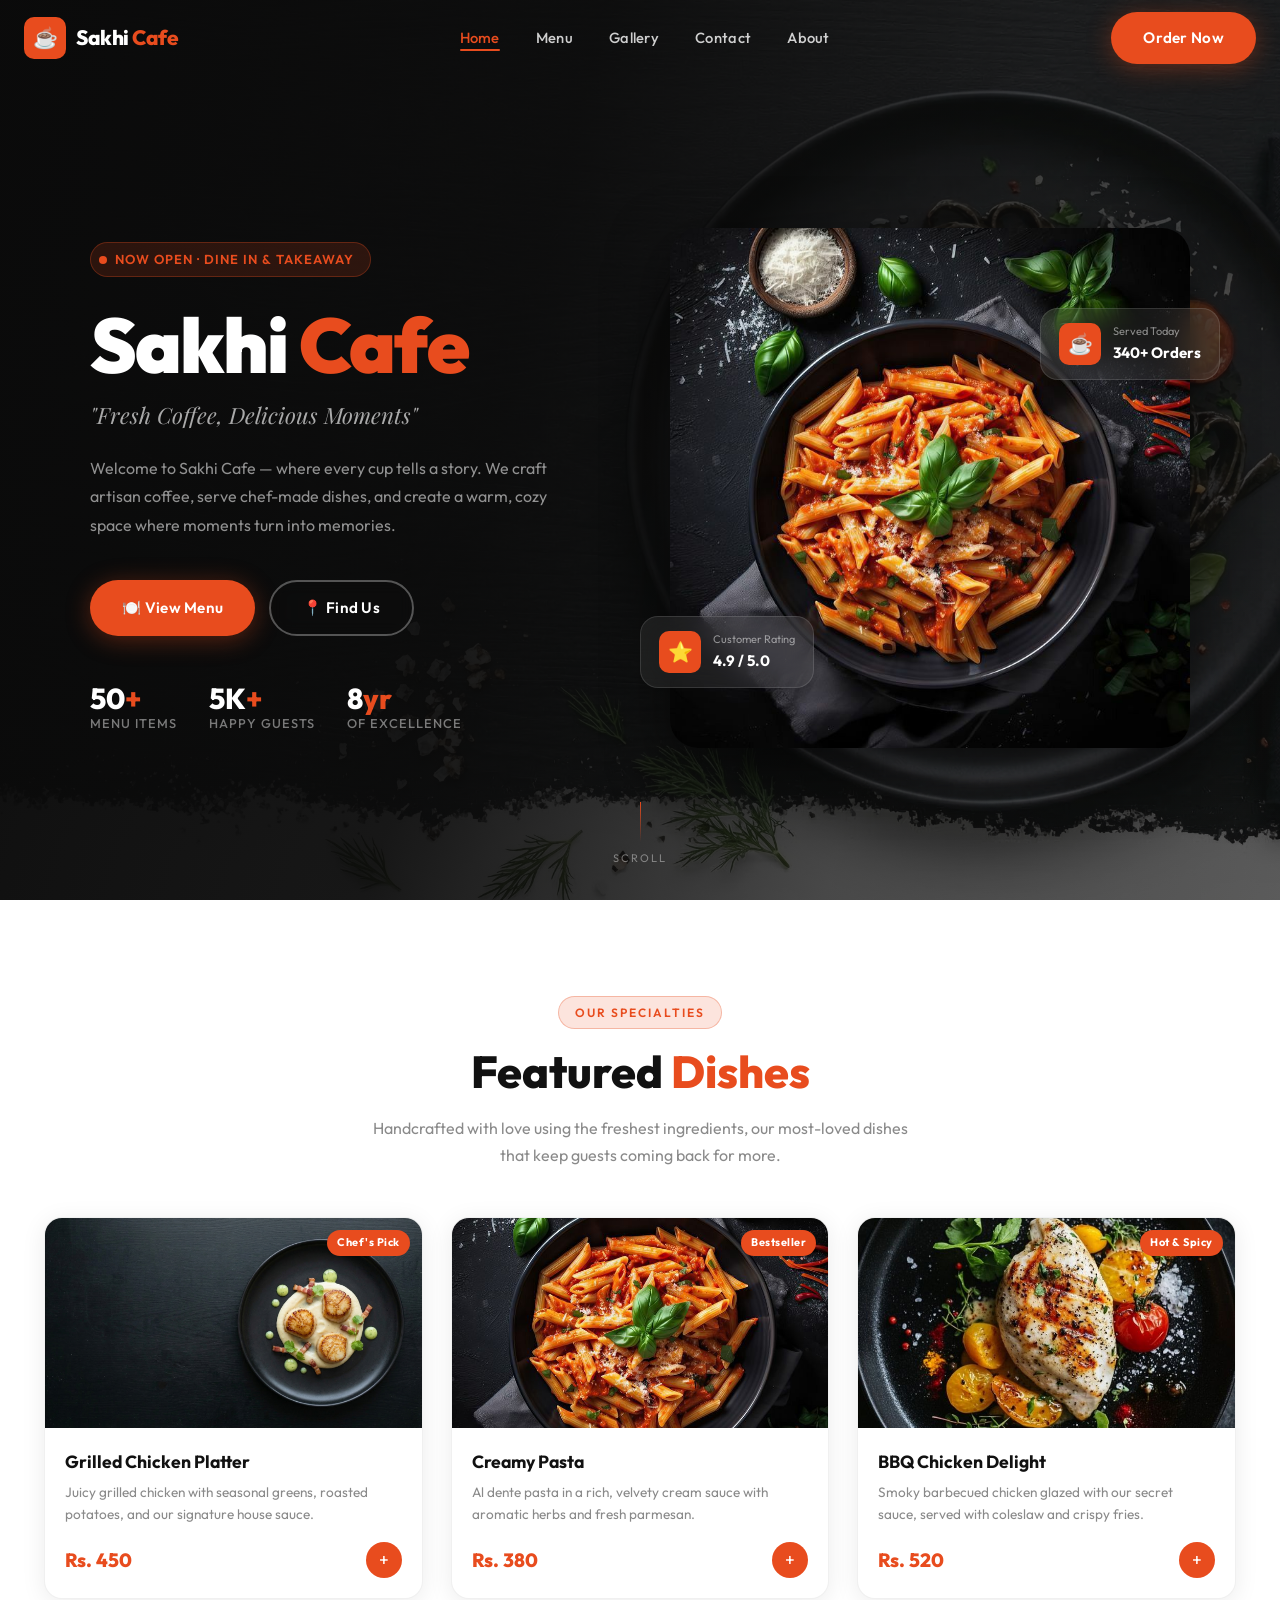
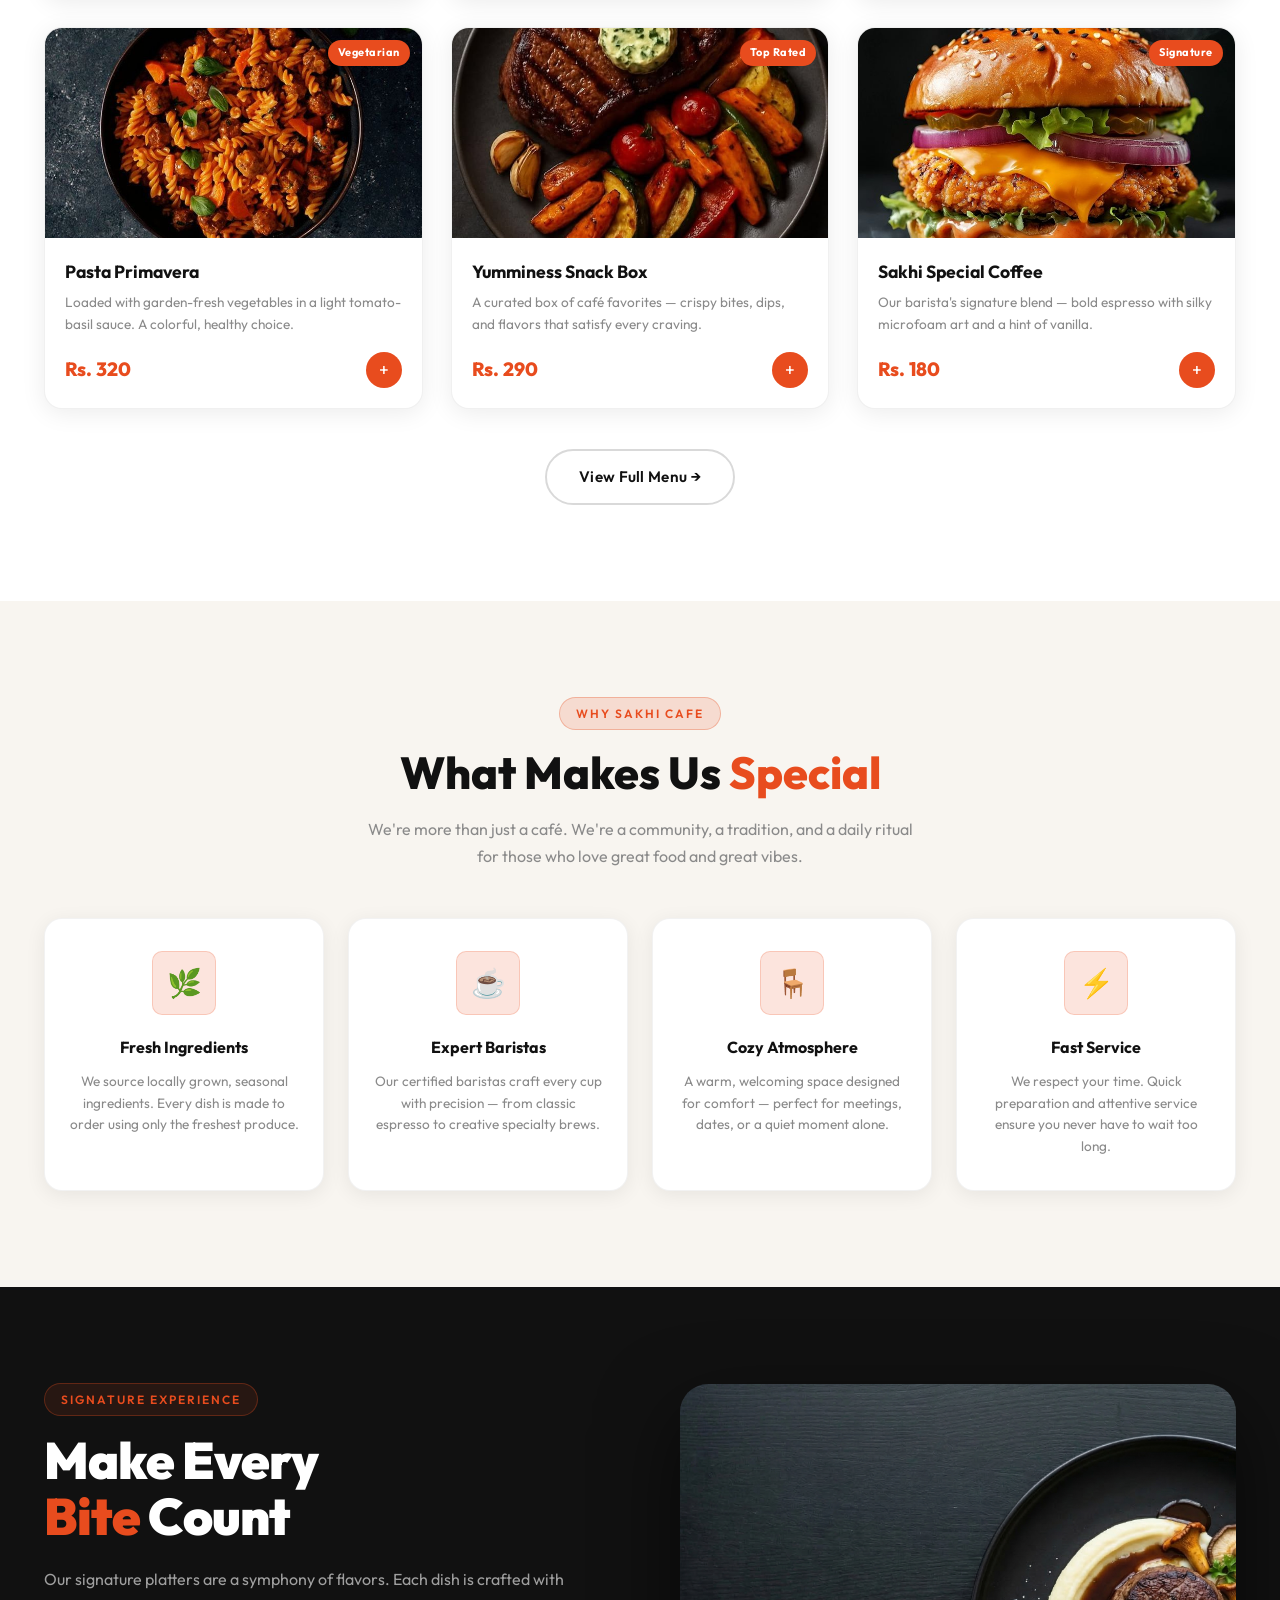
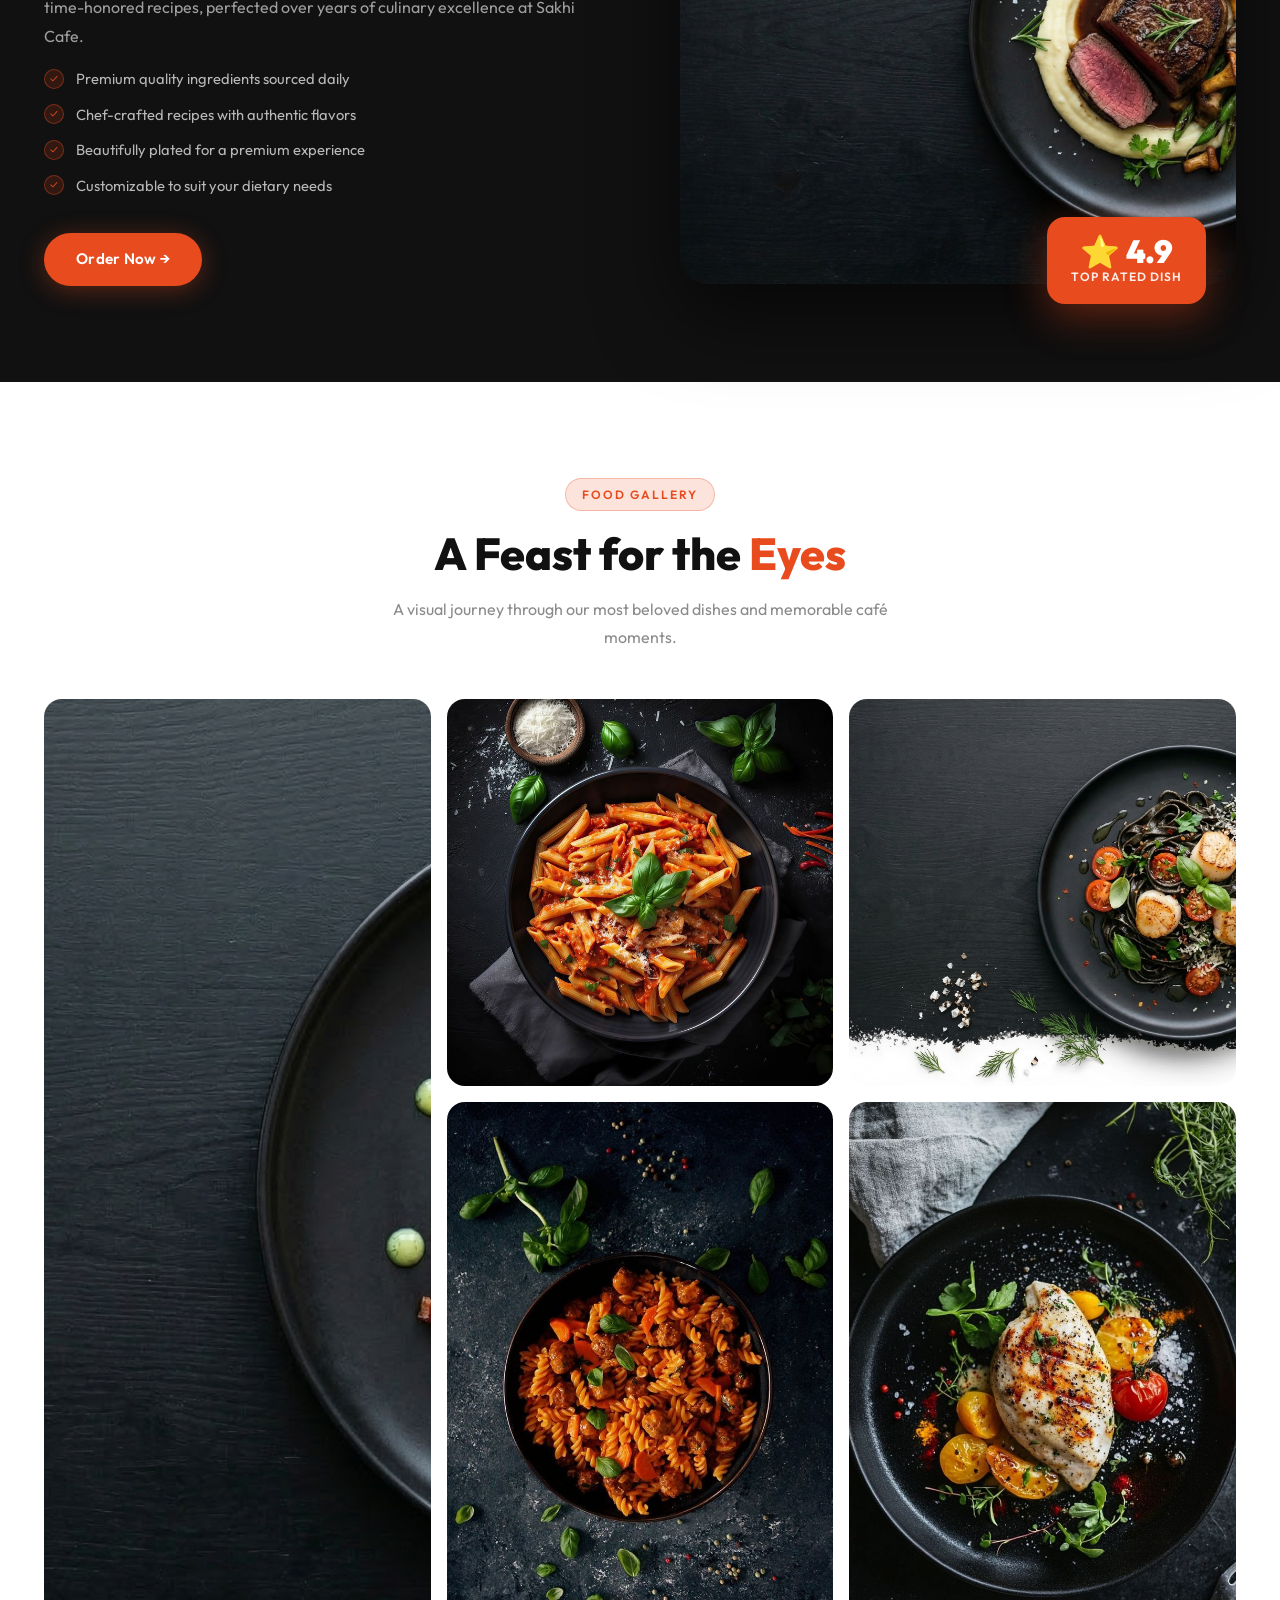
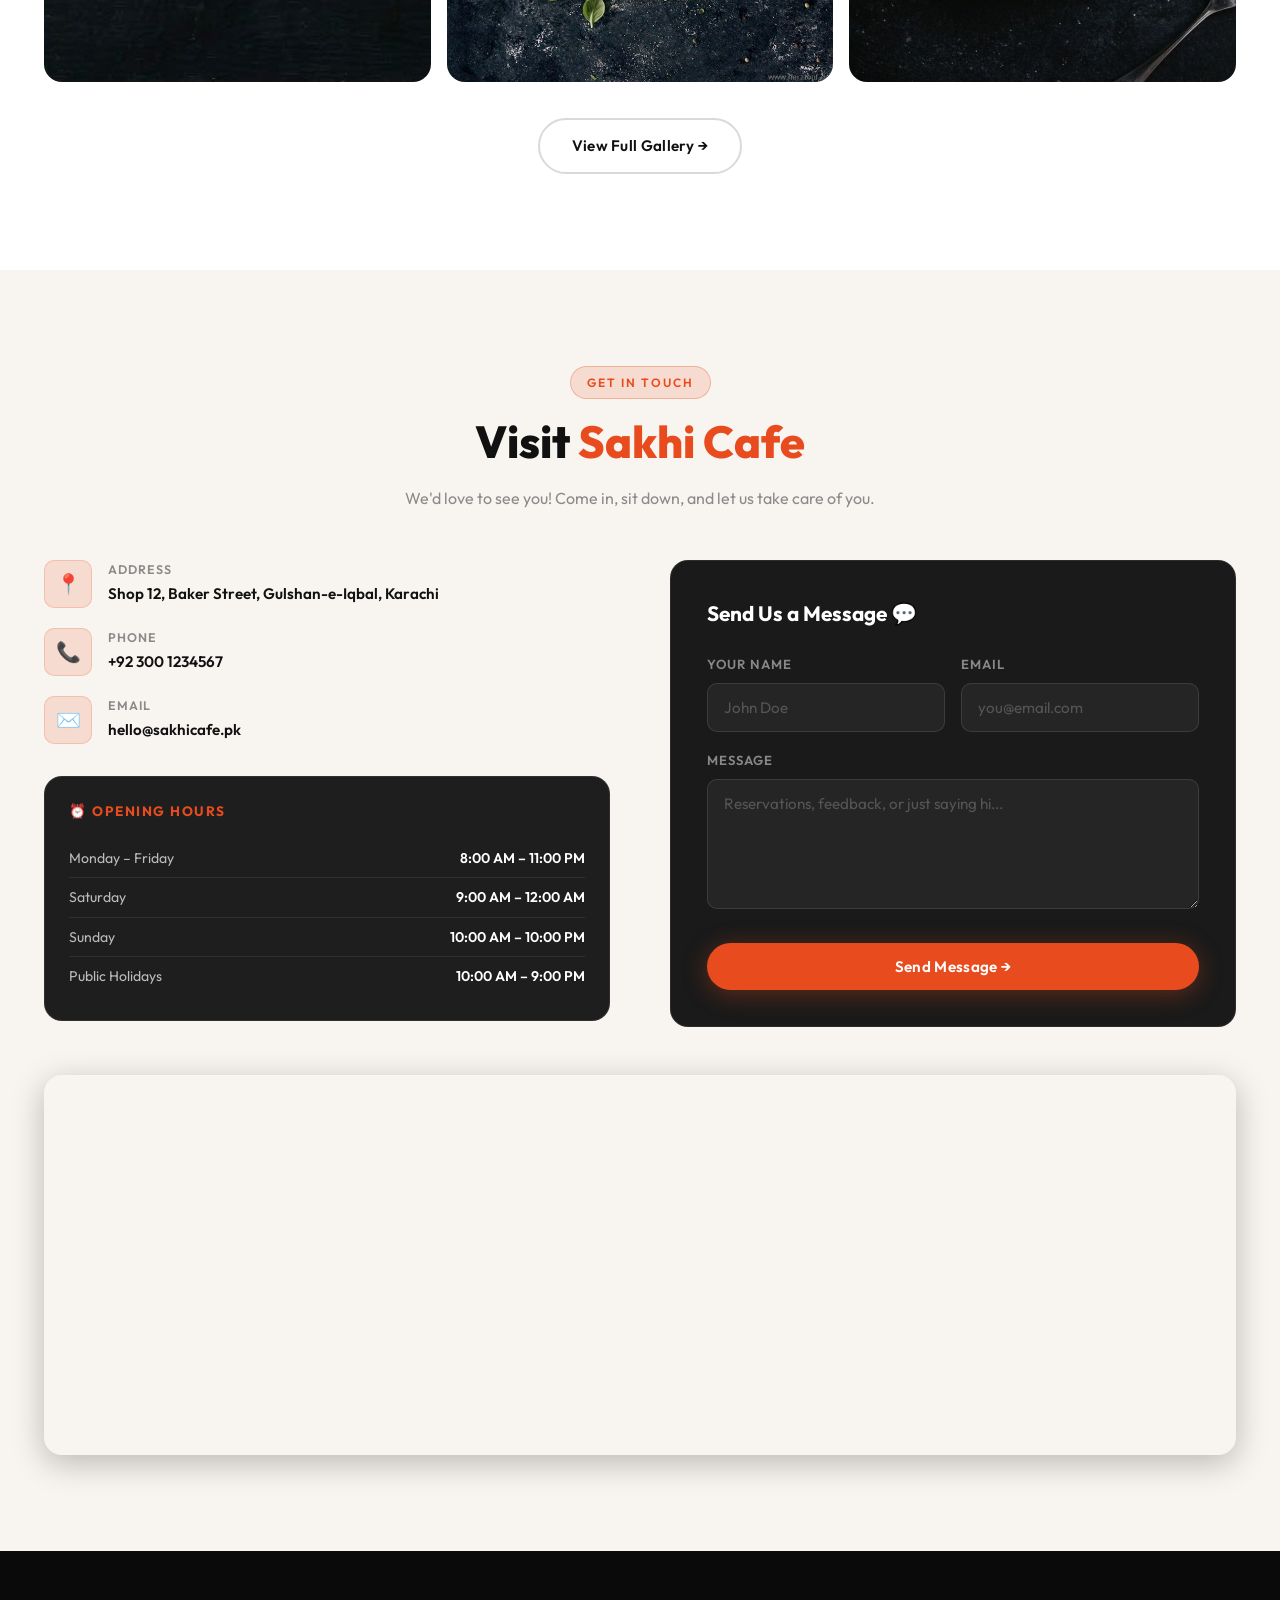
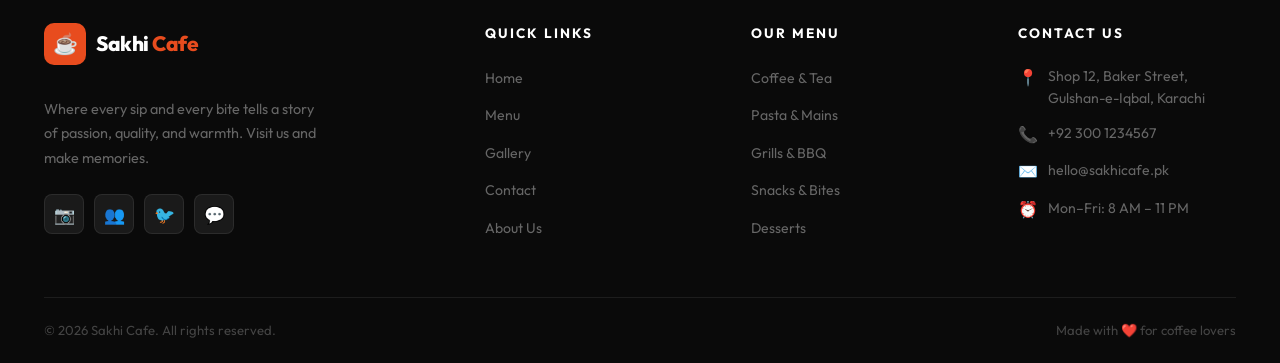
==== index.html @ 31611785 "Initial commit: Sakhi Cafe website - 4 pages, responsive premium design" ====
<!DOCTYPE html>
<html lang="en">

<head>
  <meta charset="UTF-8" />
  <meta name="viewport" content="width=device-width, initial-scale=1.0" />
  <meta name="description"
    content="Sakhi Cafe – Fresh Coffee, Delicious Moments. Premium café experience with artisan coffee, delicious food, and a cozy atmosphere." />
  <title>Sakhi Cafe – Fresh Coffee, Delicious Moments</title>
  <link rel="stylesheet" href="styles.css" />
  <link rel="icon"
    href="data:image/svg+xml,<svg xmlns='http://www.w3.org/2000/svg' viewBox='0 0 100 100'><text y='.9em' font-size='90'>☕</text></svg>" />
</head>

<body>

  <!-- ──────────────────────────────────────────────────────────
     NAVIGATION
─────────────────────────────────────────────────────────── -->
  <nav class="navbar">
    <div class="nav-inner">
      <a href="index.html" class="nav-logo">
        <div class="nav-logo-icon">☕</div>
        <span class="nav-logo-text">Sakhi<span> Cafe</span></span>
      </a>
      <ul class="nav-links">
        <li><a href="index.html" class="active">Home</a></li>
        <li><a href="menu.html">Menu</a></li>
        <li><a href="gallery.html">Gallery</a></li>
        <li><a href="contact.html">Contact</a></li>
        <li><a href="#about">About</a></li>
      </ul>
      <div class="nav-cta">
        <a href="menu.html" class="btn btn-primary">Order Now</a>
      </div>
      <button class="hamburger" aria-label="Toggle menu">
        <span></span><span></span><span></span>
      </button>
    </div>
  </nav>

  <!-- Mobile Menu -->
  <div class="mobile-menu">
    <a href="index.html">Home</a>
    <a href="menu.html">Menu</a>
    <a href="gallery.html">Gallery</a>
    <a href="contact.html">Contact</a>
    <a href="#about">About</a>
    <a href="menu.html" class="btn btn-primary" style="text-align:center;margin-top:8px">Order Now</a>
  </div>

  <!-- ──────────────────────────────────────────────────────────
     HERO SECTION
─────────────────────────────────────────────────────────── -->
  <section class="hero" id="home">
    <div class="hero-bg"></div>
    <div class="hero-overlay"></div>

    <div class="hero-inner">
      <!-- Left: Content -->
      <div class="hero-content">
        <div class="hero-tag">
          <div class="hero-tag-dot"></div>
          Now Open · Dine In & Takeaway
        </div>
        <h1 class="hero-title">Sakhi <span>Cafe</span></h1>
        <p class="hero-tagline">"Fresh Coffee, Delicious Moments"</p>
        <p class="hero-desc">
          Welcome to Sakhi Cafe — where every cup tells a story. We craft artisan
          coffee, serve chef-made dishes, and create a warm, cozy space where
          moments turn into memories.
        </p>
        <div class="hero-btns">
          <a href="menu.html" class="btn btn-primary">🍽️ View Menu</a>
          <a href="contact.html" class="btn btn-outline">📍 Find Us</a>
        </div>
        <div class="hero-stats">
          <div class="hero-stat-item">
            <div class="hero-stat-num">50<span>+</span></div>
            <div class="hero-stat-label">Menu Items</div>
          </div>
          <div class="hero-stat-item">
            <div class="hero-stat-num">5K<span>+</span></div>
            <div class="hero-stat-label">Happy Guests</div>
          </div>
          <div class="hero-stat-item">
            <div class="hero-stat-num">8<span>yr</span></div>
            <div class="hero-stat-label">Of Excellence</div>
          </div>
        </div>
      </div>

      <!-- Right: Visual -->
      <div class="hero-visual">
        <div class="hero-img-wrap">
          <div class="hero-img-glow"></div>
          <img src="images/Pasta 🍲🍲.jpg" alt="Signature dish at Sakhi Cafe" class="hero-img-main" />

          <!-- Floating Card 1 -->
          <div class="hero-float-card card-1">
            <div class="float-icon">⭐</div>
            <div>
              <div class="float-text-label">Customer Rating</div>
              <div class="float-text-value">4.9 / 5.0</div>
            </div>
          </div>

          <!-- Floating Card 2 -->
          <div class="hero-float-card card-2">
            <div class="float-icon">☕</div>
            <div>
              <div class="float-text-label">Served Today</div>
              <div class="float-text-value">340+ Orders</div>
            </div>
          </div>
        </div>
      </div>
    </div>

    <div class="hero-scroll">
      <div class="scroll-line"></div>
      Scroll
    </div>
  </section>

  <!-- ──────────────────────────────────────────────────────────
     FEATURED DISHES
─────────────────────────────────────────────────────────── -->
  <section class="white-section section-pad" id="dishes">
    <div class="container">
      <div class="text-center reveal">
        <span class="badge">Our Specialties</span>
        <h2 class="section-title">Featured <span style="color:var(--orange)">Dishes</span></h2>
        <p class="section-sub">Handcrafted with love using the freshest ingredients, our most-loved dishes that keep
          guests coming back for more.</p>
      </div>

      <div class="featured-grid">
        <!-- Card 1 -->
        <div class="dish-card reveal reveal-delay-1">
          <div class="dish-card-img-wrap">
            <img src="images/food.png" alt="Grilled Chicken Platter" class="dish-card-img" />
            <span class="dish-card-tag">Chef's Pick</span>
          </div>
          <div class="dish-card-body">
            <div class="dish-card-name">Grilled Chicken Platter</div>
            <div class="dish-card-desc">Juicy grilled chicken with seasonal greens, roasted potatoes, and our signature
              house sauce.</div>
            <div class="dish-card-footer">
              <div class="dish-price">Rs. 450</div>
              <button class="dish-order-btn" title="Add to order">+</button>
            </div>
          </div>
        </div>

        <!-- Card 2 -->
        <div class="dish-card reveal reveal-delay-2">
          <div class="dish-card-img-wrap">
            <img src="images/Pasta 🍲🍲.jpg" alt="Creamy Pasta" class="dish-card-img" />
            <span class="dish-card-tag">Bestseller</span>
          </div>
          <div class="dish-card-body">
            <div class="dish-card-name">Creamy Pasta</div>
            <div class="dish-card-desc">Al dente pasta in a rich, velvety cream sauce with aromatic herbs and fresh
              parmesan.</div>
            <div class="dish-card-footer">
              <div class="dish-price">Rs. 380</div>
              <button class="dish-order-btn" title="Add to order">+</button>
            </div>
          </div>
        </div>

        <!-- Card 3 -->
        <div class="dish-card reveal reveal-delay-3">
          <div class="dish-card-img-wrap">
            <img src="images/Tasty Barbecued Chicken Dishes.jpg" alt="BBQ Chicken" class="dish-card-img" />
            <span class="dish-card-tag">Hot & Spicy</span>
          </div>
          <div class="dish-card-body">
            <div class="dish-card-name">BBQ Chicken Delight</div>
            <div class="dish-card-desc">Smoky barbecued chicken glazed with our secret sauce, served with coleslaw and
              crispy fries.</div>
            <div class="dish-card-footer">
              <div class="dish-price">Rs. 520</div>
              <button class="dish-order-btn" title="Add to order">+</button>
            </div>
          </div>
        </div>

        <!-- Card 4 -->
        <div class="dish-card reveal reveal-delay-1">
          <div class="dish-card-img-wrap">
            <img src="images/Pasta🍝.jpg" alt="Pasta Primavera" class="dish-card-img" />
            <span class="dish-card-tag">Vegetarian</span>
          </div>
          <div class="dish-card-body">
            <div class="dish-card-name">Pasta Primavera</div>
            <div class="dish-card-desc">Loaded with garden-fresh vegetables in a light tomato-basil sauce. A colorful,
              healthy choice.</div>
            <div class="dish-card-footer">
              <div class="dish-price">Rs. 320</div>
              <button class="dish-order-btn" title="Add to order">+</button>
            </div>
          </div>
        </div>

        <!-- Card 5 -->
        <div class="dish-card reveal reveal-delay-2">
          <div class="dish-card-img-wrap">
            <img src="images/Pin su Yumminess XXV.jpg" alt="Special Snack" class="dish-card-img" />
            <span class="dish-card-tag">Top Rated</span>
          </div>
          <div class="dish-card-body">
            <div class="dish-card-name">Yumminess Snack Box</div>
            <div class="dish-card-desc">A curated box of café favorites — crispy bites, dips, and flavors that satisfy
              every craving.</div>
            <div class="dish-card-footer">
              <div class="dish-price">Rs. 290</div>
              <button class="dish-order-btn" title="Add to order">+</button>
            </div>
          </div>
        </div>

        <!-- Card 6 -->
        <div class="dish-card reveal reveal-delay-3">
          <div class="dish-card-img-wrap">
            <img src="images/download (15).jpg" alt="Special Coffee" class="dish-card-img" />
            <span class="dish-card-tag">Signature</span>
          </div>
          <div class="dish-card-body">
            <div class="dish-card-name">Sakhi Special Coffee</div>
            <div class="dish-card-desc">Our barista's signature blend — bold espresso with silky microfoam art and a
              hint of vanilla.</div>
            <div class="dish-card-footer">
              <div class="dish-price">Rs. 180</div>
              <button class="dish-order-btn" title="Add to order">+</button>
            </div>
          </div>
        </div>
      </div>

      <div class="text-center" style="margin-top:40px">
        <a href="menu.html" class="btn btn-outline-dark">View Full Menu →</a>
      </div>
    </div>
  </section>

  <!-- ──────────────────────────────────────────────────────────
     WHY CHOOSE US
─────────────────────────────────────────────────────────── -->
  <section class="light-section section-pad" id="about">
    <div class="container">
      <div class="text-center reveal">
        <span class="badge">Why Sakhi Cafe</span>
        <h2 class="section-title">What Makes Us <span style="color:var(--orange)">Special</span></h2>
        <p class="section-sub">We're more than just a café. We're a community, a tradition, and a daily ritual for those
          who love great food and great vibes.</p>
      </div>

      <div class="why-grid">
        <div class="why-card reveal reveal-delay-1">
          <div class="why-card-icon">🌿</div>
          <div class="why-card-title">Fresh Ingredients</div>
          <div class="why-card-text">We source locally grown, seasonal ingredients. Every dish is made to order using
            only the freshest produce.</div>
        </div>
        <div class="why-card reveal reveal-delay-2">
          <div class="why-card-icon">☕</div>
          <div class="why-card-title">Expert Baristas</div>
          <div class="why-card-text">Our certified baristas craft every cup with precision — from classic espresso to
            creative specialty brews.</div>
        </div>
        <div class="why-card reveal reveal-delay-3">
          <div class="why-card-icon">🪑</div>
          <div class="why-card-title">Cozy Atmosphere</div>
          <div class="why-card-text">A warm, welcoming space designed for comfort — perfect for meetings, dates, or a
            quiet moment alone.</div>
        </div>
        <div class="why-card reveal reveal-delay-4">
          <div class="why-card-icon">⚡</div>
          <div class="why-card-title">Fast Service</div>
          <div class="why-card-text">We respect your time. Quick preparation and attentive service ensure you never have
            to wait too long.</div>
        </div>
      </div>
    </div>
  </section>

  <!-- ──────────────────────────────────────────────────────────
     SIGNATURE DISH / DARK FEATURE
─────────────────────────────────────────────────────────── -->
  <section class="dark-section section-pad">
    <div class="container">
      <div class="signature-inner">
        <!-- Left content -->
        <div class="sig-content reveal-left">
          <span class="badge">Signature Experience</span>
          <h2 class="sig-title">Make Every<br /><span>Bite</span> Count</h2>
          <p class="sig-desc">
            Our signature platters are a symphony of flavors. Each dish is crafted
            with time-honored recipes, perfected over years of culinary excellence
            at Sakhi Cafe.
          </p>
          <div class="sig-features">
            <div class="sig-feature-item">
              <div class="sig-feature-dot">✓</div>
              Premium quality ingredients sourced daily
            </div>
            <div class="sig-feature-item">
              <div class="sig-feature-dot">✓</div>
              Chef-crafted recipes with authentic flavors
            </div>
            <div class="sig-feature-item">
              <div class="sig-feature-dot">✓</div>
              Beautifully plated for a premium experience
            </div>
            <div class="sig-feature-item">
              <div class="sig-feature-dot">✓</div>
              Customizable to suit your dietary needs
            </div>
          </div>
          <a href="menu.html" class="btn btn-primary">Order Now →</a>
        </div>

        <!-- Right: Image -->
        <div class="sig-visual reveal-right">
          <img src="images/fooood.png" alt="Sakhi Cafe signature dish" class="sig-img" />
          <div class="sig-img-badge">
            <div class="sig-badge-num">⭐ 4.9</div>
            <div class="sig-badge-text">Top Rated Dish</div>
          </div>
        </div>
      </div>
    </div>
  </section>

  <!-- ──────────────────────────────────────────────────────────
     GALLERY PREVIEW
─────────────────────────────────────────────────────────── -->
  <section class="white-section section-pad">
    <div class="container">
      <div class="text-center reveal">
        <span class="badge">Food Gallery</span>
        <h2 class="section-title">A Feast for the <span style="color:var(--orange)">Eyes</span></h2>
        <p class="section-sub">A visual journey through our most beloved dishes and memorable café moments.</p>
      </div>

      <div class="gallery-grid reveal">
        <div class="gallery-item tall">
          <img src="images/food.png" alt="Food at Sakhi" />
          <div class="gallery-overlay">
            <div class="gallery-overlay-icon">🔍</div>
          </div>
        </div>
        <div class="gallery-item">
          <img src="images/Pasta 🍲🍲.jpg" alt="Pasta dish" />
          <div class="gallery-overlay">
            <div class="gallery-overlay-icon">🔍</div>
          </div>
        </div>
        <div class="gallery-item">
          <img src="images/hero.png" alt="Cafe ambience" />
          <div class="gallery-overlay">
            <div class="gallery-overlay-icon">🔍</div>
          </div>
        </div>
        <div class="gallery-item">
          <img src="images/Pasta🍝.jpg" alt="Pasta primavera" />
          <div class="gallery-overlay">
            <div class="gallery-overlay-icon">🔍</div>
          </div>
        </div>
        <div class="gallery-item">
          <img src="images/Tasty Barbecued Chicken Dishes.jpg" alt="BBQ Chicken" />
          <div class="gallery-overlay">
            <div class="gallery-overlay-icon">🔍</div>
          </div>
        </div>
      </div>

      <div class="text-center" style="margin-top:36px">
        <a href="gallery.html" class="btn btn-outline-dark">View Full Gallery →</a>
      </div>
    </div>
  </section>

  <!-- ──────────────────────────────────────────────────────────
     CONTACT PREVIEW
─────────────────────────────────────────────────────────── -->
  <section class="light-section section-pad" id="contact">
    <div class="container">
      <div class="text-center reveal">
        <span class="badge">Get In Touch</span>
        <h2 class="section-title">Visit <span style="color:var(--orange)">Sakhi Cafe</span></h2>
        <p class="section-sub">We'd love to see you! Come in, sit down, and let us take care of you.</p>
      </div>

      <div class="contact-inner">
        <!-- Info -->
        <div>
          <div class="contact-detail-list reveal-left">
            <div class="contact-detail-item">
              <div class="contact-icon" style="background:var(--orange-glow)">📍</div>
              <div>
                <div class="contact-detail-label">Address</div>
                <div class="contact-detail-value">Shop 12, Baker Street, Gulshan-e-Iqbal, Karachi</div>
              </div>
            </div>
            <div class="contact-detail-item">
              <div class="contact-icon">📞</div>
              <div>
                <div class="contact-detail-label">Phone</div>
                <div class="contact-detail-value">+92 300 1234567</div>
              </div>
            </div>
            <div class="contact-detail-item">
              <div class="contact-icon">✉️</div>
              <div>
                <div class="contact-detail-label">Email</div>
                <div class="contact-detail-value">hello@sakhicafe.pk</div>
              </div>
            </div>
          </div>

          <div class="hours-card reveal-left reveal-delay-2">
            <div class="hours-title">⏰ Opening Hours</div>
            <div class="hours-row"><span>Monday – Friday</span><span>8:00 AM – 11:00 PM</span></div>
            <div class="hours-row"><span>Saturday</span><span>9:00 AM – 12:00 AM</span></div>
            <div class="hours-row"><span>Sunday</span><span>10:00 AM – 10:00 PM</span></div>
            <div class="hours-row"><span>Public Holidays</span><span>10:00 AM – 9:00 PM</span></div>
          </div>
        </div>

        <!-- Contact Form -->
        <div class="contact-form-wrap reveal-right">
          <div class="form-title">Send Us a Message 💬</div>
          <form class="contact-form" novalidate>
            <div class="form-row">
              <div class="form-group">
                <label class="form-label" for="home-name">Your Name</label>
                <input type="text" id="home-name" class="form-input" placeholder="John Doe" required />
              </div>
              <div class="form-group">
                <label class="form-label" for="home-email">Email</label>
                <input type="email" id="home-email" class="form-input" placeholder="you@email.com" required />
              </div>
            </div>
            <div class="form-group">
              <label class="form-label" for="home-msg">Message</label>
              <textarea id="home-msg" class="form-textarea" placeholder="Reservations, feedback, or just saying hi..."
                required></textarea>
            </div>
            <button type="submit" class="btn btn-primary form-submit">Send Message →</button>
          </form>
        </div>
      </div>

      <!-- Map -->
      <div class="map-wrap reveal">
        <iframe
          src="https://www.google.com/maps/embed?pb=!1m18!1m12!1m3!1d3620.3374958498843!2d67.06658!3d24.9008!2m3!1f0!2f0!3f0!3m2!1i1024!2i768!4f13.1!3m3!1m2!1s0x0%3A0x0!2zMjTCsDU0JzAyLjkiTiA2N8KwMDMnNTkuNyJF!5e0!3m2!1sen!2s!4v1600000000000!5m2!1sen!2s"
          title="Sakhi Cafe Location" style="border:0" allowfullscreen="" loading="lazy"
          referrerpolicy="no-referrer-when-downgrade">
        </iframe>
      </div>
    </div>
  </section>

  <!-- ──────────────────────────────────────────────────────────
     FOOTER
─────────────────────────────────────────────────────────── -->
  <footer>
    <div class="container">
      <div class="footer-grid">
        <!-- Brand -->
        <div>
          <a href="index.html" class="nav-logo" style="margin-bottom:16px; display:inline-flex">
            <div class="nav-logo-icon">☕</div>
            <span class="nav-logo-text">Sakhi<span> Cafe</span></span>
          </a>
          <p class="footer-brand-desc">Where every sip and every bite tells a story of passion, quality, and warmth.
            Visit us and make memories.</p>
          <div class="footer-socials">
            <a class="footer-social" href="#" title="Instagram">📷</a>
            <a class="footer-social" href="#" title="Facebook">👥</a>
            <a class="footer-social" href="#" title="Twitter">🐦</a>
            <a class="footer-social" href="#" title="WhatsApp">💬</a>
          </div>
        </div>

        <!-- Quick Links -->
        <div>
          <div class="footer-col-title">Quick Links</div>
          <ul class="footer-ul">
            <li><a href="index.html">Home</a></li>
            <li><a href="menu.html">Menu</a></li>
            <li><a href="gallery.html">Gallery</a></li>
            <li><a href="contact.html">Contact</a></li>
            <li><a href="#about">About Us</a></li>
          </ul>
        </div>

        <!-- Menu Highlights -->
        <div>
          <div class="footer-col-title">Our Menu</div>
          <ul class="footer-ul">
            <li><a href="menu.html">Coffee & Tea</a></li>
            <li><a href="menu.html">Pasta & Mains</a></li>
            <li><a href="menu.html">Grills & BBQ</a></li>
            <li><a href="menu.html">Snacks & Bites</a></li>
            <li><a href="menu.html">Desserts</a></li>
          </ul>
        </div>

        <!-- Contact -->
        <div>
          <div class="footer-col-title">Contact Us</div>
          <div class="footer-contact-item">
            <span>📍</span>
            <span>Shop 12, Baker Street, Gulshan-e-Iqbal, Karachi</span>
          </div>
          <div class="footer-contact-item">
            <span>📞</span>
            <span>+92 300 1234567</span>
          </div>
          <div class="footer-contact-item">
            <span>✉️</span>
            <span>hello@sakhicafe.pk</span>
          </div>
          <div class="footer-contact-item">
            <span>⏰</span>
            <span>Mon–Fri: 8 AM – 11 PM</span>
          </div>
        </div>
      </div>

      <div class="footer-bottom">
        <span>© 2026 Sakhi Cafe. All rights reserved.</span>
        <span>Made with ❤️ for coffee lovers</span>
      </div>
    </div>
  </footer>

  <!-- Lightbox -->
  <div id="lightbox" class="lightbox">
    <button class="lightbox-close" onclick="closeLightbox()">✕</button>
    <button class="lightbox-nav lightbox-prev" onclick="lightboxPrev()">‹</button>
    <img class="lightbox-img" src="" alt="Gallery image" />
    <button class="lightbox-nav lightbox-next" onclick="lightboxNext()">›</button>
  </div>

  <script src="script.js"></script>
</body>

</html>
---- styles.css ----
/* ============================================================
   SAKHI CAFE - Global Stylesheet
   Design: Dark charcoal + Orange accent, Premium Modern UI
   ============================================================ */

@import url('https://fonts.googleapis.com/css2?family=Outfit:wght@300;400;500;600;700;800;900&family=Playfair+Display:ital,wght@0,700;0,800;1,700&display=swap');

/* ─── CSS Variables ─────────────────────────────────────── */
:root {
  --black:      #0a0a0a;
  --dark:       #111111;
  --dark-card:  #1a1a1a;
  --charcoal:   #1e1e1e;
  --mid-dark:   #222222;
  --orange:     #e84c1e;
  --orange-lit: #ff6a35;
  --orange-glow:rgba(232,76,30,0.15);
  --white:      #ffffff;
  --off-white:  #f8f5f0;
  --grey:       #8a8a8a;
  --light-grey: #f0f0f0;
  --border:     rgba(255,255,255,0.08);
  --shadow-dark:0 20px 60px rgba(0,0,0,0.5);
  --shadow-card:0 8px 32px rgba(0,0,0,0.25);
  --radius-sm:  10px;
  --radius-md:  18px;
  --radius-lg:  28px;
  --radius-xl:  40px;
  --transition: 0.35s cubic-bezier(0.4,0,0.2,1);
  --font-main:  'Outfit', sans-serif;
  --font-display:'Playfair Display', serif;
}

/* ─── Reset & Base ──────────────────────────────────────── */
*, *::before, *::after { box-sizing: border-box; margin: 0; padding: 0; }
html { scroll-behavior: smooth; font-size: 16px; }
body {
  font-family: var(--font-main);
  background: var(--white);
  color: var(--dark);
  overflow-x: hidden;
  line-height: 1.6;
}
img { max-width: 100%; display: block; }
a  { text-decoration: none; color: inherit; }
ul { list-style: none; }
button { cursor: pointer; border: none; background: none; font-family: inherit; }

/* ─── Scrollbar ─────────────────────────────────────────── */
::-webkit-scrollbar { width: 6px; }
::-webkit-scrollbar-track { background: var(--dark); }
::-webkit-scrollbar-thumb { background: var(--orange); border-radius: 4px; }

/* ─── Utility Classes ───────────────────────────────────── */
.container  { max-width: 1240px; margin: 0 auto; padding: 0 24px; }
.section-pad { padding: 96px 0; }
.section-pad-sm { padding: 64px 0; }
.text-center { text-align: center; }
.dark-section { background: var(--dark); color: var(--white); }
.light-section { background: var(--off-white); color: var(--dark); }
.white-section { background: var(--white); color: var(--dark); }

.badge {
  display: inline-block;
  font-size: 12px;
  font-weight: 600;
  letter-spacing: 2px;
  text-transform: uppercase;
  color: var(--orange);
  background: var(--orange-glow);
  border: 1px solid rgba(232,76,30,0.3);
  padding: 6px 16px;
  border-radius: 50px;
  margin-bottom: 16px;
}
.dark-section .badge { background: rgba(232,76,30,0.1); }

.section-title {
  font-size: clamp(2rem, 4vw, 2.8rem);
  font-weight: 800;
  line-height: 1.2;
  margin-bottom: 16px;
}
.section-sub {
  font-size: 1rem;
  color: var(--grey);
  max-width: 560px;
  margin: 0 auto 48px;
  line-height: 1.7;
}
.dark-section .section-sub { color: #aaaaaa; }

/* ─── Buttons ───────────────────────────────────────────── */
.btn {
  display: inline-flex;
  align-items: center;
  gap: 8px;
  padding: 14px 32px;
  border-radius: 50px;
  font-weight: 600;
  font-size: 0.95rem;
  letter-spacing: 0.3px;
  transition: var(--transition);
  cursor: pointer;
  border: none;
}
.btn-primary {
  background: var(--orange);
  color: var(--white);
  box-shadow: 0 4px 24px rgba(232,76,30,0.35);
}
.btn-primary:hover {
  background: var(--orange-lit);
  transform: translateY(-2px);
  box-shadow: 0 8px 32px rgba(232,76,30,0.5);
}
.btn-outline {
  background: transparent;
  color: var(--white);
  border: 2px solid rgba(255,255,255,0.3);
  backdrop-filter: blur(8px);
}
.btn-outline:hover {
  border-color: var(--orange);
  color: var(--orange);
  transform: translateY(-2px);
}
.btn-outline-dark {
  background: transparent;
  color: var(--dark);
  border: 2px solid rgba(0,0,0,0.15);
}
.btn-outline-dark:hover {
  border-color: var(--orange);
  color: var(--orange);
  transform: translateY(-2px);
}

/* ─── NAVBAR ────────────────────────────────────────────── */
.navbar {
  position: fixed;
  top: 0; left: 0; right: 0;
  z-index: 1000;
  padding: 0 24px;
  transition: var(--transition);
}
.navbar.scrolled {
  background: rgba(10,10,10,0.92);
  backdrop-filter: blur(20px);
  border-bottom: 1px solid var(--border);
  box-shadow: 0 4px 30px rgba(0,0,0,0.4);
}
.nav-inner {
  max-width: 1240px;
  margin: 0 auto;
  display: flex;
  align-items: center;
  justify-content: space-between;
  height: 76px;
}
.nav-logo {
  display: flex;
  align-items: center;
  gap: 10px;
}
.nav-logo-icon {
  width: 42px; height: 42px;
  background: var(--orange);
  border-radius: 10px;
  display: flex; align-items: center; justify-content: center;
  font-size: 20px;
}
.nav-logo-text {
  font-size: 1.3rem;
  font-weight: 800;
  color: var(--white);
  letter-spacing: -0.5px;
}
.nav-logo-text span { color: var(--orange); }
.nav-links {
  display: flex;
  align-items: center;
  gap: 36px;
}
.nav-links a {
  color: rgba(255,255,255,0.8);
  font-weight: 500;
  font-size: 0.92rem;
  letter-spacing: 0.3px;
  transition: var(--transition);
  position: relative;
}
.nav-links a::after {
  content: '';
  position: absolute;
  bottom: -4px; left: 0;
  width: 0; height: 2px;
  background: var(--orange);
  transition: var(--transition);
  border-radius: 2px;
}
.nav-links a:hover { color: var(--white); }
.nav-links a:hover::after { width: 100%; }
.nav-links a.active { color: var(--orange); }
.nav-links a.active::after { width: 100%; }
.nav-cta { display: flex; align-items: center; gap: 12px; }

/* Hamburger */
.hamburger {
  display: none;
  flex-direction: column;
  gap: 5px;
  cursor: pointer;
  padding: 4px;
}
.hamburger span {
  display: block;
  width: 24px; height: 2px;
  background: var(--white);
  border-radius: 2px;
  transition: var(--transition);
}
.hamburger.open span:nth-child(1) { transform: translateY(7px) rotate(45deg); }
.hamburger.open span:nth-child(2) { opacity: 0; }
.hamburger.open span:nth-child(3) { transform: translateY(-7px) rotate(-45deg); }

.mobile-menu {
  display: none;
  position: fixed;
  top: 76px; left: 0; right: 0;
  background: rgba(10,10,10,0.97);
  backdrop-filter: blur(20px);
  border-bottom: 1px solid var(--border);
  padding: 24px;
  z-index: 999;
  flex-direction: column;
  gap: 20px;
  transform: translateY(-100%);
  opacity: 0;
  transition: var(--transition);
}
.mobile-menu.open {
  display: flex;
  transform: translateY(0);
  opacity: 1;
}
.mobile-menu a {
  color: rgba(255,255,255,0.8);
  font-size: 1.1rem;
  font-weight: 500;
  padding: 8px 0;
  border-bottom: 1px solid var(--border);
  transition: var(--transition);
}
.mobile-menu a:hover { color: var(--orange); }

/* ─── HERO ──────────────────────────────────────────────── */
.hero {
  position: relative;
  min-height: 100vh;
  background: var(--dark);
  display: flex;
  align-items: center;
  overflow: hidden;
}
.hero-bg {
  position: absolute;
  inset: 0;
  background-image: url('images/hero.png');
  background-size: cover;
  background-position: center;
  opacity: 0.35;
  transform: scale(1.05);
}
.hero-overlay {
  position: absolute;
  inset: 0;
  background: linear-gradient(
    105deg,
    rgba(10,10,10,0.97) 0%,
    rgba(10,10,10,0.85) 40%,
    rgba(10,10,10,0.3) 70%,
    rgba(10,10,10,0.1) 100%
  );
}
.hero-inner {
  position: relative;
  z-index: 2;
  max-width: 1240px;
  margin: 0 auto;
  padding: 0 24px;
  display: grid;
  grid-template-columns: 1fr 1fr;
  gap: 60px;
  align-items: center;
  min-height: 100vh;
  padding-top: 76px;
}
.hero-content {}
.hero-tag {
  display: inline-flex;
  align-items: center;
  gap: 8px;
  background: var(--orange-glow);
  border: 1px solid rgba(232,76,30,0.3);
  border-radius: 50px;
  padding: 6px 16px 6px 8px;
  margin-bottom: 28px;
  font-size: 13px;
  font-weight: 600;
  color: var(--orange);
  letter-spacing: 1px;
  text-transform: uppercase;
}
.hero-tag-dot {
  width: 8px; height: 8px;
  background: var(--orange);
  border-radius: 50%;
  animation: pulse-dot 1.5s infinite;
}
@keyframes pulse-dot {
  0%,100% { opacity: 1; transform: scale(1); }
  50% { opacity: 0.5; transform: scale(0.7); }
}
.hero-title {
  font-size: clamp(3rem, 6vw, 5.5rem);
  font-weight: 900;
  line-height: 1.05;
  color: var(--white);
  margin-bottom: 12px;
  letter-spacing: -2px;
}
.hero-title span { color: var(--orange); }
.hero-tagline {
  font-size: clamp(1.1rem, 2vw, 1.4rem);
  font-family: var(--font-display);
  font-style: italic;
  color: rgba(255,255,255,0.65);
  margin-bottom: 20px;
  font-weight: 400;
}
.hero-desc {
  font-size: 1rem;
  color: rgba(255,255,255,0.55);
  line-height: 1.8;
  max-width: 480px;
  margin-bottom: 40px;
}
.hero-btns {
  display: flex;
  flex-wrap: wrap;
  gap: 14px;
  margin-bottom: 48px;
}
.hero-stats {
  display: flex;
  gap: 32px;
}
.hero-stat-item {}
.hero-stat-num {
  font-size: 1.8rem;
  font-weight: 800;
  color: var(--white);
  line-height: 1;
}
.hero-stat-num span { color: var(--orange); }
.hero-stat-label {
  font-size: 0.8rem;
  color: rgba(255,255,255,0.45);
  text-transform: uppercase;
  letter-spacing: 1px;
  font-weight: 500;
}

/* Hero image side */
.hero-visual {
  position: relative;
  display: flex;
  align-items: center;
  justify-content: center;
}
.hero-img-wrap {
  position: relative;
  width: 100%;
  max-width: 560px;
}
.hero-img-main {
  width: 100%;
  height: 520px;
  object-fit: cover;
  border-radius: var(--radius-lg);
  box-shadow: var(--shadow-dark);
  position: relative;
  z-index: 2;
}
.hero-img-glow {
  position: absolute;
  top: 50%; left: 50%;
  transform: translate(-50%,-50%);
  width: 70%;
  height: 70%;
  background: radial-gradient(circle, rgba(232,76,30,0.3) 0%, transparent 70%);
  filter: blur(40px);
  z-index: 1;
}
.hero-float-card {
  position: absolute;
  background: rgba(255,255,255,0.08);
  backdrop-filter: blur(16px);
  border: 1px solid rgba(255,255,255,0.12);
  border-radius: var(--radius-md);
  padding: 14px 18px;
  display: flex;
  align-items: center;
  gap: 12px;
  z-index: 3;
  animation: float 3s ease-in-out infinite;
}
.hero-float-card.card-1 {
  bottom: 60px; left: -30px;
  animation-delay: 0s;
}
.hero-float-card.card-2 {
  top: 80px; right: -30px;
  animation-delay: 1.5s;
}
@keyframes float {
  0%,100% { transform: translateY(0); }
  50% { transform: translateY(-10px); }
}
.float-icon {
  width: 42px; height: 42px;
  background: var(--orange);
  border-radius: 10px;
  display: flex; align-items: center; justify-content: center;
  font-size: 20px;
}
.float-text-label { font-size: 11px; color: rgba(255,255,255,0.5); }
.float-text-value { font-size: 15px; font-weight: 700; color: var(--white); }

/* Scroll indicator */
.hero-scroll {
  position: absolute;
  bottom: 32px;
  left: 50%;
  transform: translateX(-50%);
  display: flex;
  flex-direction: column;
  align-items: center;
  gap: 8px;
  color: rgba(255,255,255,0.4);
  font-size: 11px;
  letter-spacing: 2px;
  text-transform: uppercase;
  z-index: 2;
}
.scroll-line {
  width: 1px;
  height: 40px;
  background: linear-gradient(to bottom, var(--orange), transparent);
  animation: scroll-line 2s ease-in-out infinite;
}
@keyframes scroll-line {
  0% { transform: scaleY(0); transform-origin: top; }
  50% { transform: scaleY(1); transform-origin: top; }
  51% { transform: scaleY(1); transform-origin: bottom; }
  100% { transform: scaleY(0); transform-origin: bottom; }
}

/* ─── FEATURED DISHES ───────────────────────────────────── */
.featured-grid {
  display: grid;
  grid-template-columns: repeat(3, 1fr);
  gap: 28px;
  margin-top: 16px;
}
.dish-card {
  background: var(--white);
  border-radius: var(--radius-md);
  overflow: hidden;
  box-shadow: 0 4px 24px rgba(0,0,0,0.08);
  border: 1px solid rgba(0,0,0,0.06);
  transition: var(--transition);
  cursor: pointer;
}
.dish-card:hover {
  transform: translateY(-8px);
  box-shadow: 0 20px 48px rgba(0,0,0,0.14);
}
.dish-card-img {
  width: 100%;
  height: 210px;
  object-fit: cover;
  transition: transform 0.5s ease;
}
.dish-card:hover .dish-card-img { transform: scale(1.06); }
.dish-card-img-wrap { overflow: hidden; position: relative; }
.dish-card-tag {
  position: absolute;
  top: 12px; right: 12px;
  background: var(--orange);
  color: white;
  font-size: 11px;
  font-weight: 700;
  padding: 4px 10px;
  border-radius: 50px;
  letter-spacing: 0.5px;
}
.dish-card-body { padding: 20px; }
.dish-card-name {
  font-size: 1.1rem;
  font-weight: 700;
  margin-bottom: 6px;
  color: var(--dark);
}
.dish-card-desc {
  font-size: 0.85rem;
  color: var(--grey);
  line-height: 1.6;
  margin-bottom: 16px;
}
.dish-card-footer {
  display: flex;
  align-items: center;
  justify-content: space-between;
}
.dish-price {
  font-size: 1.2rem;
  font-weight: 800;
  color: var(--orange);
}
.dish-order-btn {
  width: 36px; height: 36px;
  background: var(--orange);
  border-radius: 50%;
  display: flex; align-items: center; justify-content: center;
  color: white;
  font-size: 18px;
  transition: var(--transition);
}
.dish-order-btn:hover { background: var(--orange-lit); transform: rotate(90deg); }

/* dark card variant */
.dish-card.dark {
  background: var(--dark-card);
  border-color: var(--border);
}
.dish-card.dark .dish-card-name { color: var(--white); }
.dish-card.dark .dish-card-desc { color: #888; }

/* ─── WHY CHOOSE US ─────────────────────────────────────── */
.why-grid {
  display: grid;
  grid-template-columns: repeat(4, 1fr);
  gap: 24px;
}
.why-card {
  background: var(--white);
  border-radius: var(--radius-md);
  padding: 32px 24px;
  text-align: center;
  box-shadow: 0 4px 20px rgba(0,0,0,0.07);
  border: 1px solid rgba(0,0,0,0.05);
  transition: var(--transition);
}
.why-card:hover {
  transform: translateY(-6px);
  box-shadow: 0 16px 40px rgba(232,76,30,0.12);
  border-color: rgba(232,76,30,0.2);
}
.why-card-icon {
  width: 64px; height: 64px;
  background: var(--orange-glow);
  border: 1px solid rgba(232,76,30,0.2);
  border-radius: var(--radius-sm);
  display: flex; align-items: center; justify-content: center;
  font-size: 28px;
  margin: 0 auto 20px;
  transition: var(--transition);
}
.why-card:hover .why-card-icon {
  background: var(--orange);
  border-color: var(--orange);
}
.why-card-title {
  font-size: 1rem;
  font-weight: 700;
  margin-bottom: 10px;
  color: var(--dark);
}
.why-card-text {
  font-size: 0.85rem;
  color: var(--grey);
  line-height: 1.6;
}

/* ─── SIGNATURE / DARK FEATURE SECTION ─────────────────── */
.signature-inner {
  display: grid;
  grid-template-columns: 1fr 1fr;
  gap: 80px;
  align-items: center;
}
.sig-content {}
.sig-title {
  font-size: clamp(2rem, 4vw, 3.2rem);
  font-weight: 900;
  color: var(--white);
  line-height: 1.1;
  letter-spacing: -1px;
  margin-bottom: 20px;
}
.sig-title span { color: var(--orange); }
.sig-desc {
  font-size: 1rem;
  color: rgba(255,255,255,0.6);
  line-height: 1.8;
  margin-bottom: 16px;
}
.sig-features {
  display: flex;
  flex-direction: column;
  gap: 12px;
  margin-bottom: 36px;
}
.sig-feature-item {
  display: flex;
  align-items: center;
  gap: 12px;
  font-size: 0.92rem;
  color: rgba(255,255,255,0.7);
}
.sig-feature-dot {
  width: 20px; height: 20px;
  background: rgba(232,76,30,0.15);
  border: 1px solid rgba(232,76,30,0.4);
  border-radius: 50%;
  display: flex; align-items: center; justify-content: center;
  font-size: 10px;
  color: var(--orange);
  flex-shrink: 0;
}
.sig-visual {
  position: relative;
}
.sig-img {
  width: 100%;
  height: 500px;
  object-fit: cover;
  border-radius: var(--radius-lg);
  box-shadow: 0 30px 80px rgba(0,0,0,0.6);
}
.sig-img-badge {
  position: absolute;
  bottom: -20px;
  right: 30px;
  background: var(--orange);
  color: white;
  border-radius: var(--radius-md);
  padding: 18px 24px;
  text-align: center;
  box-shadow: 0 12px 40px rgba(232,76,30,0.4);
}
.sig-badge-num {
  font-size: 2rem;
  font-weight: 900;
  line-height: 1;
}
.sig-badge-text {
  font-size: 0.75rem;
  font-weight: 600;
  opacity: 0.9;
  text-transform: uppercase;
  letter-spacing: 1px;
}

/* ─── GALLERY ───────────────────────────────────────────── */
.gallery-grid {
  display: grid;
  grid-template-columns: repeat(3, 1fr);
  gap: 16px;
}
.gallery-item {
  border-radius: var(--radius-md);
  overflow: hidden;
  position: relative;
  cursor: pointer;
}
.gallery-item.tall { grid-row: span 2; }
.gallery-item img {
  width: 100%;
  height: 100%;
  min-height: 220px;
  object-fit: cover;
  transition: transform 0.5s ease;
}
.gallery-item:hover img { transform: scale(1.08); }
.gallery-overlay {
  position: absolute;
  inset: 0;
  background: linear-gradient(to top, rgba(10,10,10,0.8) 0%, transparent 60%);
  opacity: 0;
  transition: var(--transition);
  display: flex;
  align-items: flex-end;
  padding: 20px;
}
.gallery-item:hover .gallery-overlay { opacity: 1; }
.gallery-overlay-icon {
  width: 44px; height: 44px;
  background: var(--orange);
  border-radius: 50%;
  display: flex; align-items: center; justify-content: center;
  color: white;
  font-size: 20px;
  margin-left: auto;
}

/* Lightbox */
.lightbox {
  display: none;
  position: fixed;
  inset: 0;
  background: rgba(0,0,0,0.95);
  z-index: 9999;
  align-items: center;
  justify-content: center;
  backdrop-filter: blur(8px);
}
.lightbox.active { display: flex; }
.lightbox-img {
  max-width: 90vw;
  max-height: 90vh;
  border-radius: var(--radius-md);
  box-shadow: 0 0 80px rgba(0,0,0,0.8);
  object-fit: contain;
}
.lightbox-close {
  position: absolute;
  top: 24px; right: 28px;
  color: white;
  font-size: 32px;
  cursor: pointer;
  opacity: 0.7;
  transition: var(--transition);
  background: rgba(255,255,255,0.1);
  width: 48px; height: 48px;
  border-radius: 50%;
  display: flex; align-items: center; justify-content: center;
}
.lightbox-close:hover { opacity: 1; background: var(--orange); }
.lightbox-nav {
  position: absolute;
  top: 50%;
  transform: translateY(-50%);
  color: white;
  font-size: 32px;
  cursor: pointer;
  background: rgba(255,255,255,0.08);
  width: 52px; height: 52px;
  border-radius: 50%;
  display: flex; align-items: center; justify-content: center;
  transition: var(--transition);
  border: 1px solid rgba(255,255,255,0.12);
}
.lightbox-nav:hover { background: var(--orange); border-color: var(--orange); }
.lightbox-prev { left: 20px; }
.lightbox-next { right: 20px; }

/* ─── CONTACT PREVIEW / CONTACT FORM ───────────────────── */
.contact-inner {
  display: grid;
  grid-template-columns: 1fr 1fr;
  gap: 60px;
  align-items: start;
}
.contact-info {}
.contact-info-title {
  font-size: 1.8rem;
  font-weight: 800;
  margin-bottom: 8px;
}
.contact-info-sub {
  font-size: 0.92rem;
  color: var(--grey);
  margin-bottom: 32px;
  line-height: 1.6;
}
.contact-detail-list {
  display: flex;
  flex-direction: column;
  gap: 20px;
  margin-bottom: 32px;
}
.contact-detail-item {
  display: flex;
  align-items: flex-start;
  gap: 16px;
}
.contact-icon {
  width: 48px; height: 48px;
  background: var(--orange-glow);
  border: 1px solid rgba(232,76,30,0.2);
  border-radius: var(--radius-sm);
  display: flex; align-items: center; justify-content: center;
  font-size: 20px;
  flex-shrink: 0;
}
.contact-detail-label {
  font-size: 0.78rem;
  text-transform: uppercase;
  letter-spacing: 1px;
  color: var(--grey);
  font-weight: 600;
}
.contact-detail-value {
  font-size: 0.95rem;
  font-weight: 600;
  color: var(--dark);
  margin-top: 2px;
}
.dark-section .contact-detail-value { color: var(--white); }
.dark-section .contact-info-title { color: var(--white); }
.dark-section .contact-info-sub { color: #888; }
.dark-section .contact-detail-label { color: #666; }

.hours-card {
  background: var(--charcoal);
  border: 1px solid var(--border);
  border-radius: var(--radius-md);
  padding: 24px;
}
.hours-title {
  font-size: 0.85rem;
  font-weight: 700;
  text-transform: uppercase;
  letter-spacing: 1.5px;
  color: var(--orange);
  margin-bottom: 16px;
}
.hours-row {
  display: flex;
  justify-content: space-between;
  padding: 8px 0;
  border-bottom: 1px solid var(--border);
  font-size: 0.88rem;
  color: rgba(255,255,255,0.7);
}
.hours-row:last-child { border-bottom: none; }
.hours-row span:last-child { font-weight: 600; color: var(--white); }

/* Contact Form */
.contact-form-wrap {
  background: var(--dark-card);
  border: 1px solid var(--border);
  border-radius: var(--radius-md);
  padding: 36px;
}
.form-title {
  font-size: 1.3rem;
  font-weight: 700;
  color: var(--white);
  margin-bottom: 24px;
}
.form-group {
  margin-bottom: 18px;
}
.form-label {
  display: block;
  font-size: 0.82rem;
  font-weight: 600;
  color: #888;
  text-transform: uppercase;
  letter-spacing: 1px;
  margin-bottom: 8px;
}
.form-input, .form-textarea {
  width: 100%;
  background: rgba(255,255,255,0.05);
  border: 1px solid rgba(255,255,255,0.1);
  border-radius: var(--radius-sm);
  padding: 14px 16px;
  color: var(--white);
  font-family: var(--font-main);
  font-size: 0.95rem;
  transition: var(--transition);
  outline: none;
}
.form-input:focus, .form-textarea:focus {
  border-color: var(--orange);
  background: rgba(232,76,30,0.05);
  box-shadow: 0 0 0 3px rgba(232,76,30,0.1);
}
.form-input::placeholder, .form-textarea::placeholder { color: #555; }
.form-textarea { resize: vertical; min-height: 130px; }
.form-row { display: grid; grid-template-columns: 1fr 1fr; gap: 16px; }
.form-submit { width: 100%; margin-top: 8px; justify-content: center; }

/* Map */
.map-wrap {
  margin-top: 48px;
  border-radius: var(--radius-md);
  overflow: hidden;
  box-shadow: var(--shadow-card);
  border: 1px solid var(--border);
  height: 380px;
}
.map-wrap iframe { width: 100%; height: 100%; }

/* ─── MENU PAGE ─────────────────────────────────────────── */
.menu-tabs {
  display: flex;
  gap: 12px;
  flex-wrap: wrap;
  justify-content: center;
  margin-bottom: 48px;
}
.menu-tab {
  padding: 10px 24px;
  border-radius: 50px;
  font-weight: 600;
  font-size: 0.9rem;
  background: transparent;
  color: var(--grey);
  border: 2px solid rgba(0,0,0,0.1);
  cursor: pointer;
  transition: var(--transition);
}
.menu-tab.active, .menu-tab:hover {
  background: var(--orange);
  color: white;
  border-color: var(--orange);
  box-shadow: 0 4px 16px rgba(232,76,30,0.3);
}
.menu-category {
  display: none;
  grid-template-columns: repeat(3, 1fr);
  gap: 28px;
}
.menu-category.active { display: grid; }

/* ─── PAGE HEADER ───────────────────────────────────────── */
.page-header {
  background: var(--dark);
  padding: 160px 0 80px;
  text-align: center;
  position: relative;
  overflow: hidden;
}
.page-header-bg {
  position: absolute;
  inset: 0;
  background-image: url('images/hero.png');
  background-size: cover;
  background-position: center 40%;
  opacity: 0.15;
}
.page-header-overlay {
  position: absolute;
  inset: 0;
  background: linear-gradient(to bottom, rgba(10,10,10,0.8), rgba(10,10,10,0.95));
}
.page-header-content { position: relative; z-index: 2; }
.page-header-title {
  font-size: clamp(2.4rem, 5vw, 4rem);
  font-weight: 900;
  color: var(--white);
  letter-spacing: -1.5px;
  margin-bottom: 12px;
}
.page-header-title span { color: var(--orange); }
.page-header-sub {
  font-size: 1rem;
  color: rgba(255,255,255,0.55);
}
.breadcrumb {
  display: flex;
  align-items: center;
  justify-content: center;
  gap: 8px;
  margin-top: 16px;
  font-size: 0.85rem;
  color: rgba(255,255,255,0.4);
}
.breadcrumb a { color: var(--orange); }
.breadcrumb span { color: rgba(255,255,255,0.4); font-size: 12px; }

/* ─── FOOTER ────────────────────────────────────────────── */
footer {
  background: var(--black);
  color: var(--white);
  padding: 72px 0 0;
}
.footer-grid {
  display: grid;
  grid-template-columns: 1.8fr 1fr 1fr 1fr;
  gap: 48px;
  padding-bottom: 56px;
  border-bottom: 1px solid var(--border);
}
.footer-brand-desc {
  font-size: 0.9rem;
  color: #666;
  line-height: 1.7;
  margin: 16px 0 24px;
  max-width: 280px;
}
.footer-socials {
  display: flex;
  gap: 10px;
}
.footer-social {
  width: 40px; height: 40px;
  background: var(--dark-card);
  border: 1px solid var(--border);
  border-radius: 8px;
  display: flex; align-items: center; justify-content: center;
  font-size: 17px;
  transition: var(--transition);
  cursor: pointer;
  color: white;
}
.footer-social:hover {
  background: var(--orange);
  border-color: var(--orange);
  transform: translateY(-3px);
}
.footer-col-title {
  font-size: 0.85rem;
  font-weight: 700;
  text-transform: uppercase;
  letter-spacing: 2px;
  color: var(--white);
  margin-bottom: 20px;
}
.footer-ul {
  display: flex;
  flex-direction: column;
  gap: 12px;
}
.footer-ul li a {
  font-size: 0.88rem;
  color: #666;
  transition: var(--transition);
}
.footer-ul li a:hover { color: var(--orange); padding-left: 4px; }
.footer-contact-item {
  display: flex;
  align-items: flex-start;
  gap: 10px;
  font-size: 0.88rem;
  color: #666;
  margin-bottom: 12px;
}
.footer-contact-item span:first-child { color: var(--orange); font-size: 16px; flex-shrink: 0; }
.footer-bottom {
  padding: 22px 0;
  display: flex;
  align-items: center;
  justify-content: space-between;
  font-size: 0.82rem;
  color: #444;
}
.footer-bottom a { color: var(--orange); }

/* ─── ANIMATIONS ────────────────────────────────────────── */
.reveal {
  opacity: 0;
  transform: translateY(36px);
  transition: opacity 0.7s ease, transform 0.7s ease;
}
.reveal.visible {
  opacity: 1;
  transform: translateY(0);
}
.reveal-left {
  opacity: 0;
  transform: translateX(-36px);
  transition: opacity 0.7s ease, transform 0.7s ease;
}
.reveal-left.visible {
  opacity: 1;
  transform: translateX(0);
}
.reveal-right {
  opacity: 0;
  transform: translateX(36px);
  transition: opacity 0.7s ease, transform 0.7s ease;
}
.reveal-right.visible {
  opacity: 1;
  transform: translateX(0);
}
.reveal-delay-1 { transition-delay: 0.1s; }
.reveal-delay-2 { transition-delay: 0.2s; }
.reveal-delay-3 { transition-delay: 0.3s; }
.reveal-delay-4 { transition-delay: 0.4s; }

/* ─── TOAST NOTIFICATION ────────────────────────────────── */
.toast {
  position: fixed;
  bottom: 32px; right: 32px;
  background: var(--dark-card);
  color: var(--white);
  border: 1px solid var(--border);
  border-left: 4px solid var(--orange);
  border-radius: var(--radius-sm);
  padding: 16px 24px;
  font-size: 0.9rem;
  font-weight: 500;
  z-index: 9998;
  transform: translateY(100px);
  opacity: 0;
  transition: var(--transition);
  box-shadow: 0 8px 32px rgba(0,0,0,0.3);
}
.toast.show { transform: translateY(0); opacity: 1; }

/* ─── RESPONSIVE ────────────────────────────────────────── */
@media (max-width: 1024px) {
  .why-grid { grid-template-columns: repeat(2, 1fr); }
  .featured-grid { grid-template-columns: repeat(2, 1fr); }
  .menu-category { grid-template-columns: repeat(2, 1fr); }
  .footer-grid { grid-template-columns: 1fr 1fr; }
  .signature-inner { gap: 48px; }
}

@media (max-width: 768px) {
  .section-pad { padding: 64px 0; }
  .hero-inner {
    grid-template-columns: 1fr;
    text-align: center;
    padding-top: 100px;
    gap: 40px;
  }
  .hero-desc, .hero-btns, .hero-stats { max-width: 100%; }
  .hero-btns { justify-content: center; }
  .hero-stats { justify-content: center; }
  .hero-visual { order: -1; }
  .hero-img-main { height: 350px; }
  .hero-float-card.card-1 { bottom: -10px; left: 0; }
  .hero-float-card.card-2 { top: -10px; right: 0; }
  .nav-links, .nav-cta { display: none; }
  .hamburger { display: flex; }
  .featured-grid { grid-template-columns: 1fr; }
  .why-grid { grid-template-columns: repeat(2, 1fr); }
  .signature-inner { grid-template-columns: 1fr; }
  .sig-img { height: 320px; }
  .contact-inner { grid-template-columns: 1fr; }
  .gallery-grid { grid-template-columns: repeat(2, 1fr); }
  .gallery-item.tall { grid-row: auto; }
  .footer-grid { grid-template-columns: 1fr; }
  .footer-bottom { flex-direction: column; gap: 8px; text-align: center; }
  .form-row { grid-template-columns: 1fr; }
  .menu-category { grid-template-columns: 1fr; }
  .hours-card { margin-top: 24px; }
}

@media (max-width: 480px) {
  .hero-title { letter-spacing: -1px; }
  .why-grid { grid-template-columns: 1fr; }
  .gallery-grid { grid-template-columns: 1fr; }
  .hero-stats { flex-direction: column; gap: 16px; }
  .contact-form-wrap { padding: 24px 20px; }
  .btn { padding: 12px 24px; font-size: 0.9rem; }
}
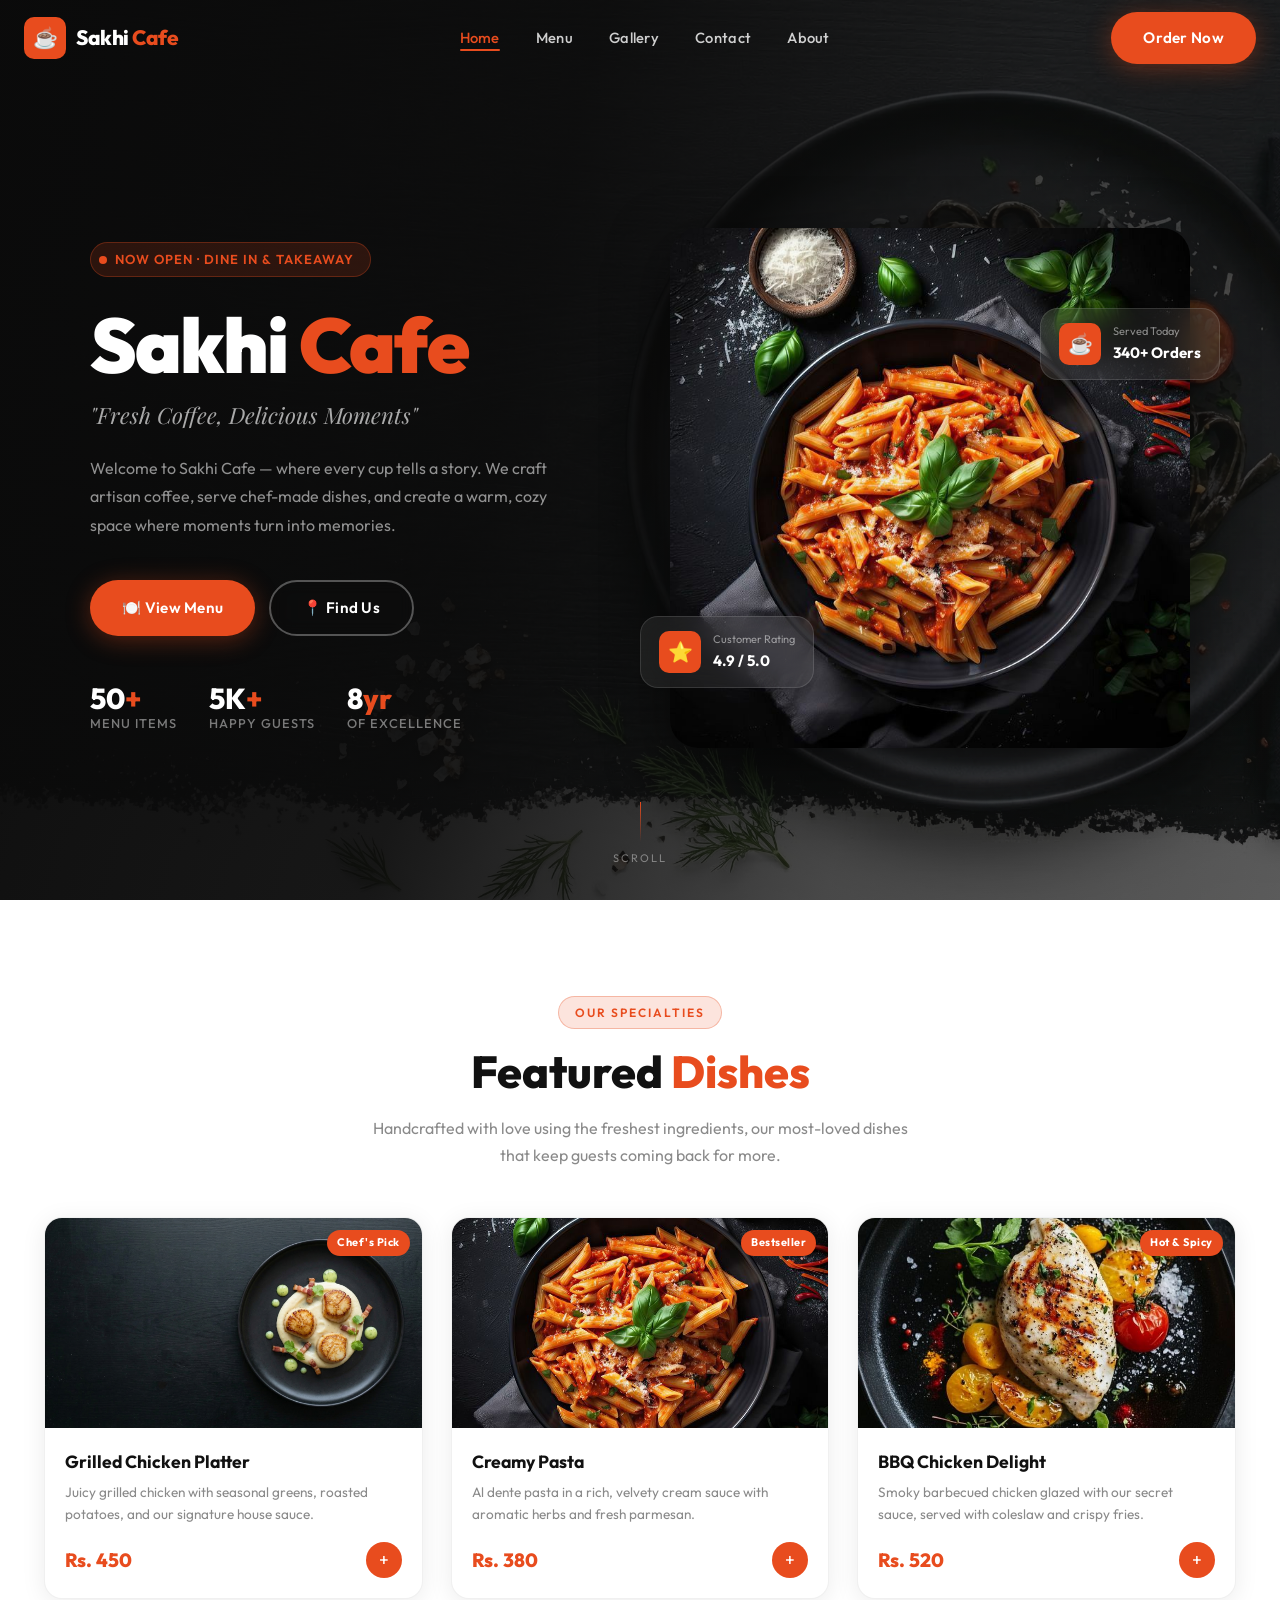
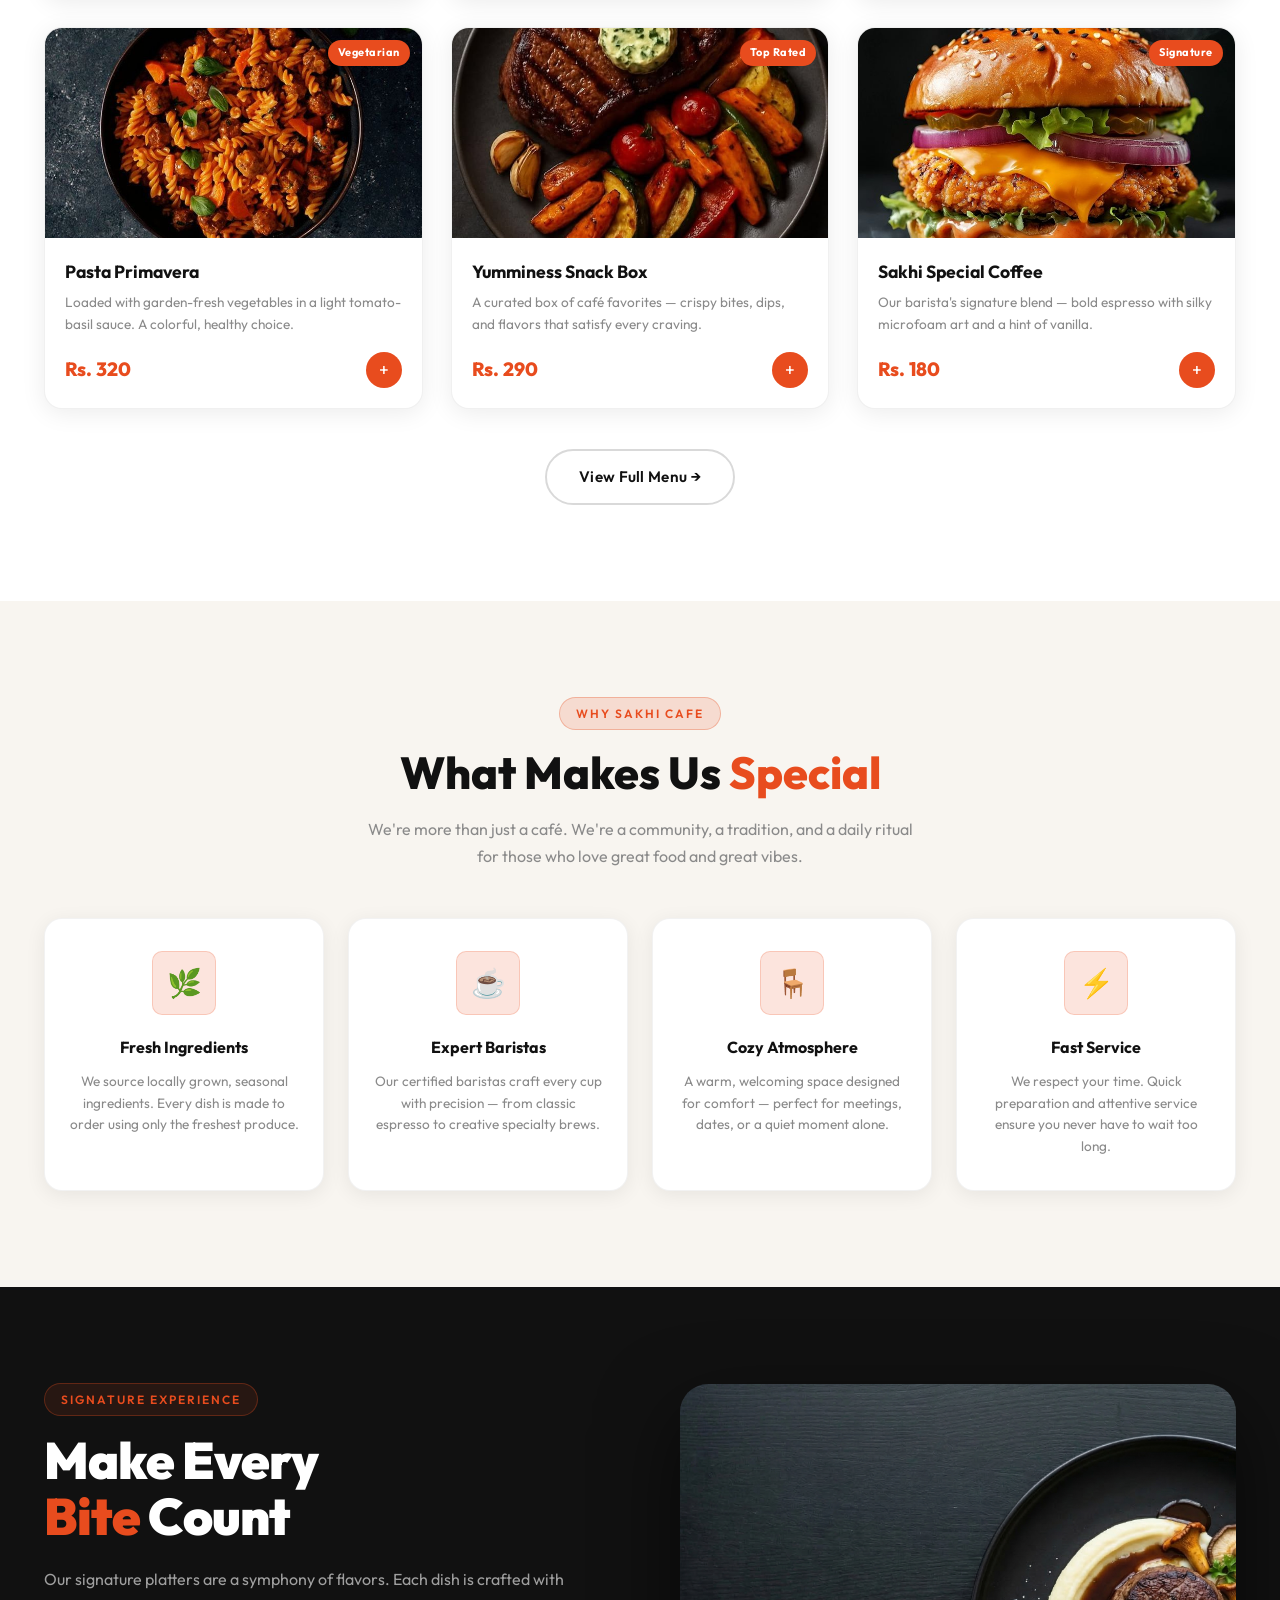
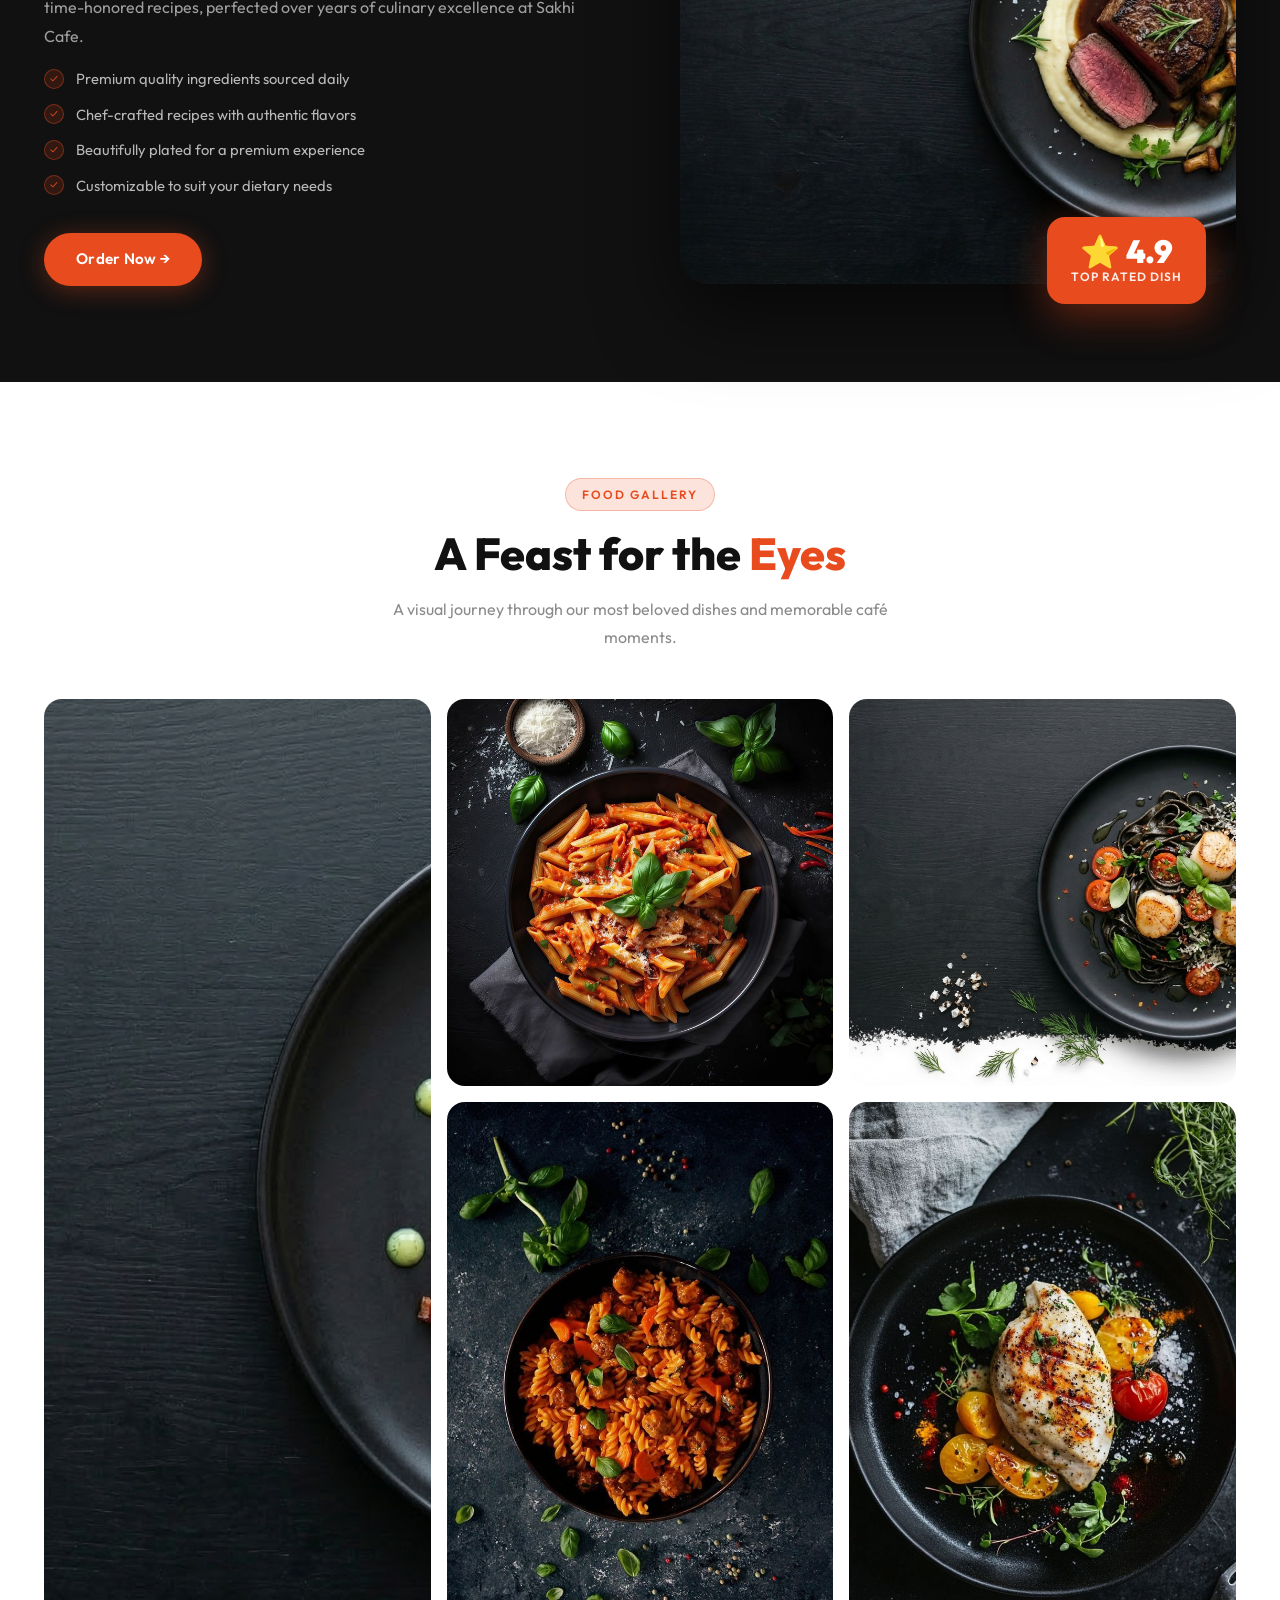
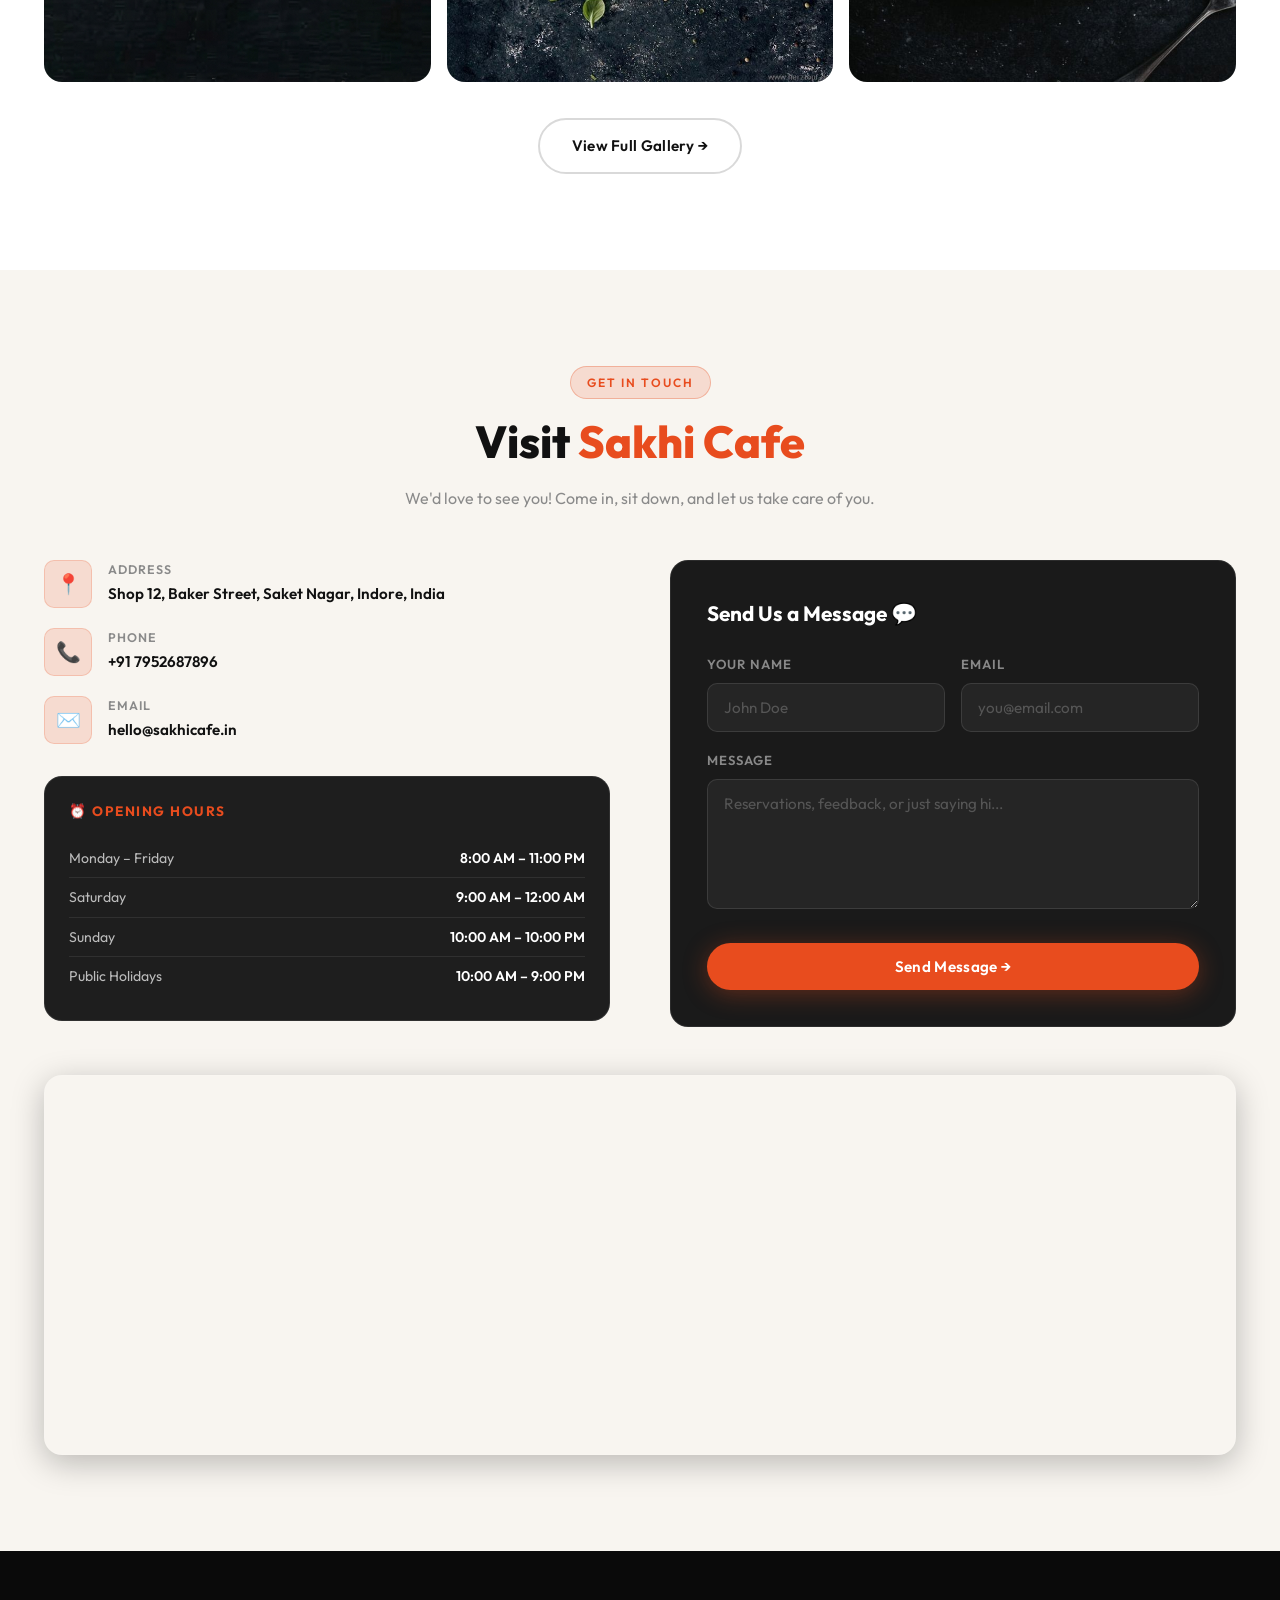
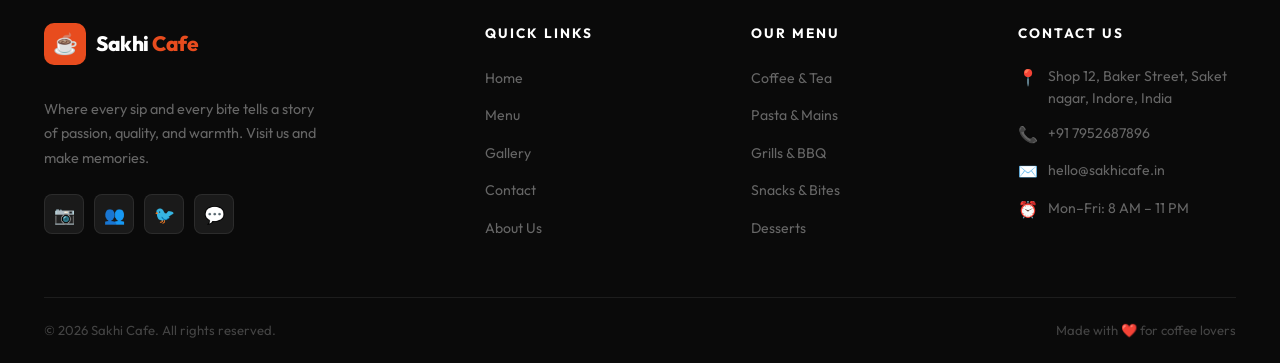
==== commit e46b5594: "Update contact info: Indore address, Indian phone, corrected map coordinates" ====
--- a/index.html
+++ b/index.html
@@ -403,21 +403,21 @@
               <div class="contact-icon" style="background:var(--orange-glow)">📍</div>
               <div>
                 <div class="contact-detail-label">Address</div>
-                <div class="contact-detail-value">Shop 12, Baker Street, Gulshan-e-Iqbal, Karachi</div>
+                <div class="contact-detail-value">Shop 12, Baker Street, Saket Nagar, Indore, India</div>
               </div>
             </div>
             <div class="contact-detail-item">
               <div class="contact-icon">📞</div>
               <div>
                 <div class="contact-detail-label">Phone</div>
-                <div class="contact-detail-value">+92 300 1234567</div>
+                <div class="contact-detail-value">+91 7952687896</div>
               </div>
             </div>
             <div class="contact-detail-item">
               <div class="contact-icon">✉️</div>
               <div>
                 <div class="contact-detail-label">Email</div>
-                <div class="contact-detail-value">hello@sakhicafe.pk</div>
+                <div class="contact-detail-value">hello@sakhicafe.in</div>
               </div>
             </div>
           </div>
@@ -458,7 +458,7 @@
       <!-- Map -->
       <div class="map-wrap reveal">
         <iframe
-          src="https://www.google.com/maps/embed?pb=!1m18!1m12!1m3!1d3620.3374958498843!2d67.06658!3d24.9008!2m3!1f0!2f0!3f0!3m2!1i1024!2i768!4f13.1!3m3!1m2!1s0x0%3A0x0!2zMjTCsDU0JzAyLjkiTiA2N8KwMDMnNTkuNyJF!5e0!3m2!1sen!2s!4v1600000000000!5m2!1sen!2s"
+          src="https://www.google.com/maps/embed?pb=!1m14!1m12!1m3!1d3670.44!2d75.897703!3d22.725725!2m3!1f0!2f0!3f0!3m2!1i1024!2i768!4f13.1!5e0!3m2!1sen!2sin!4v1710000000000!5m2!1sen!2sin"
           title="Sakhi Cafe Location" style="border:0" allowfullscreen="" loading="lazy"
           referrerpolicy="no-referrer-when-downgrade">
         </iframe>
@@ -517,15 +517,15 @@
           <div class="footer-col-title">Contact Us</div>
           <div class="footer-contact-item">
             <span>📍</span>
-            <span>Shop 12, Baker Street, Gulshan-e-Iqbal, Karachi</span>
+            <span>Shop 12, Baker Street, Saket nagar, Indore, India</span>
           </div>
           <div class="footer-contact-item">
             <span>📞</span>
-            <span>+92 300 1234567</span>
+            <span>+91 7952687896</span>
           </div>
           <div class="footer-contact-item">
             <span>✉️</span>
-            <span>hello@sakhicafe.pk</span>
+            <span>hello@sakhicafe.in</span>
           </div>
           <div class="footer-contact-item">
             <span>⏰</span>
